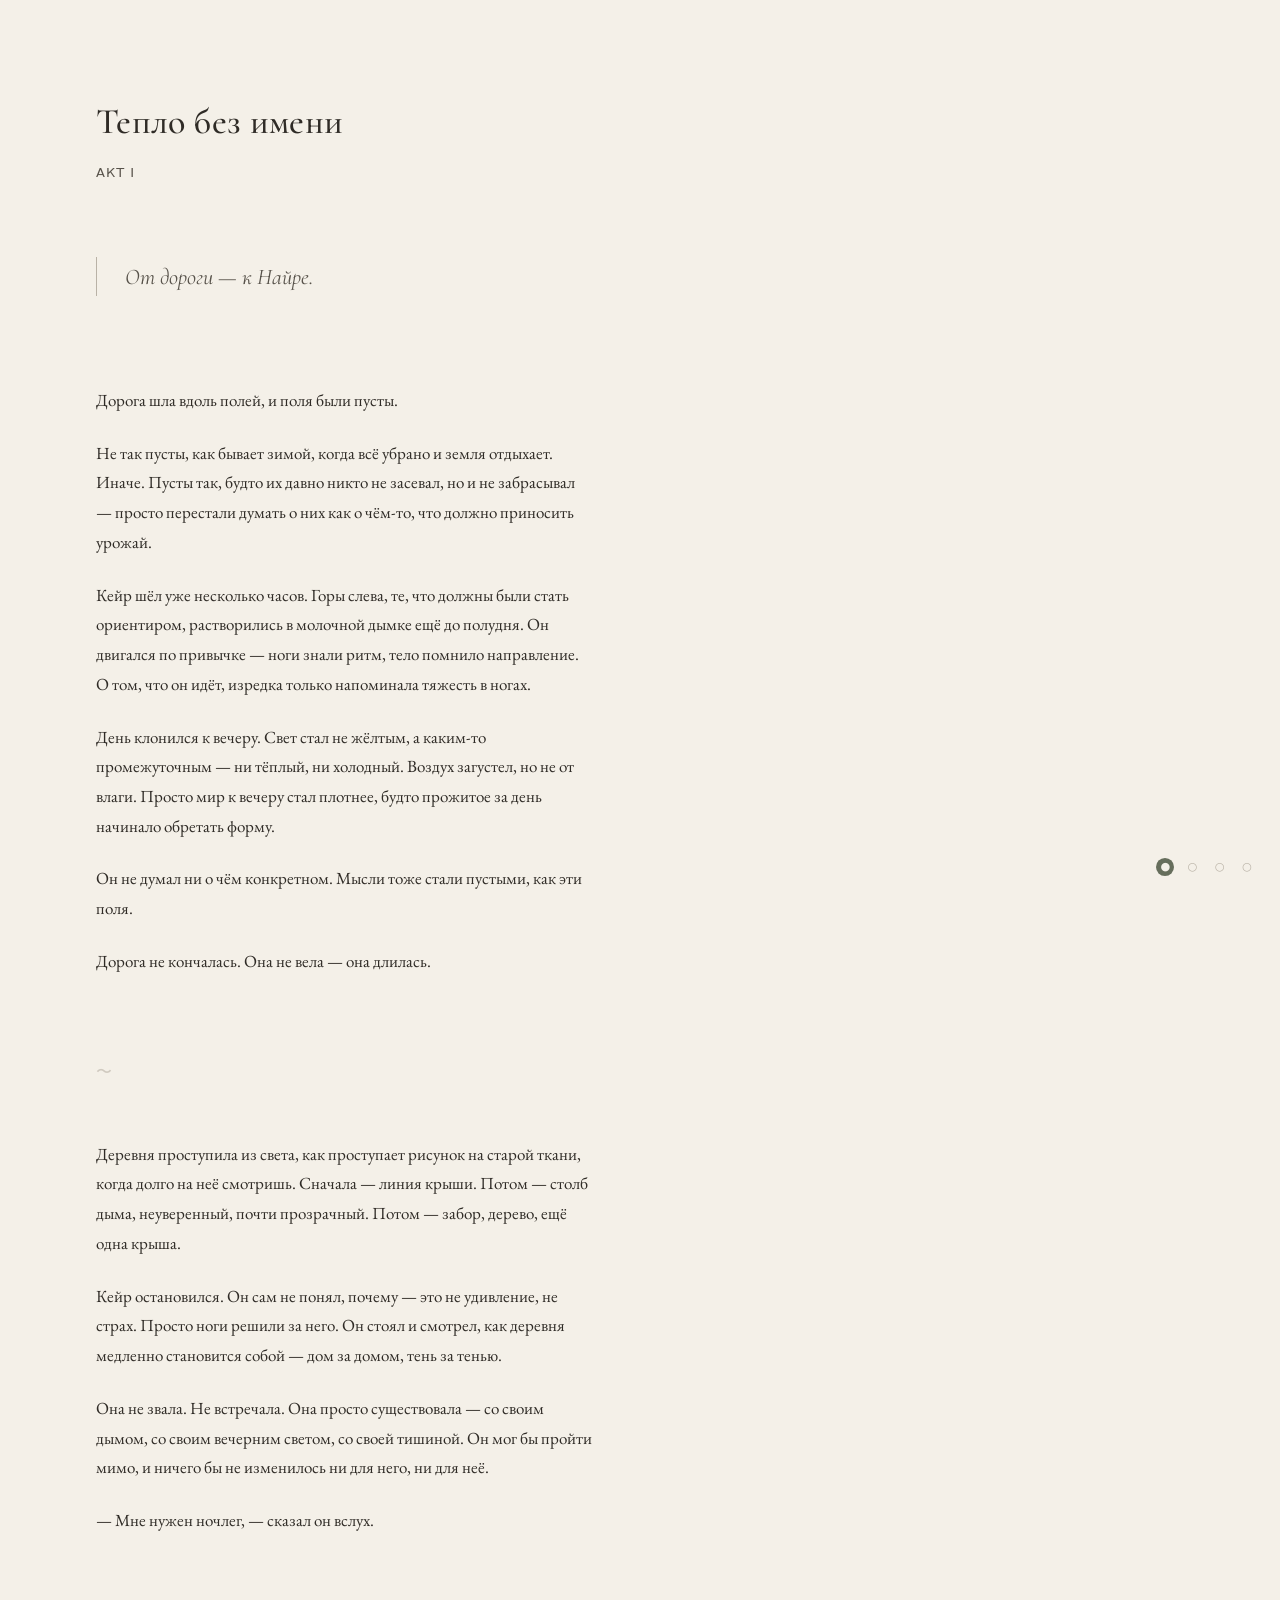
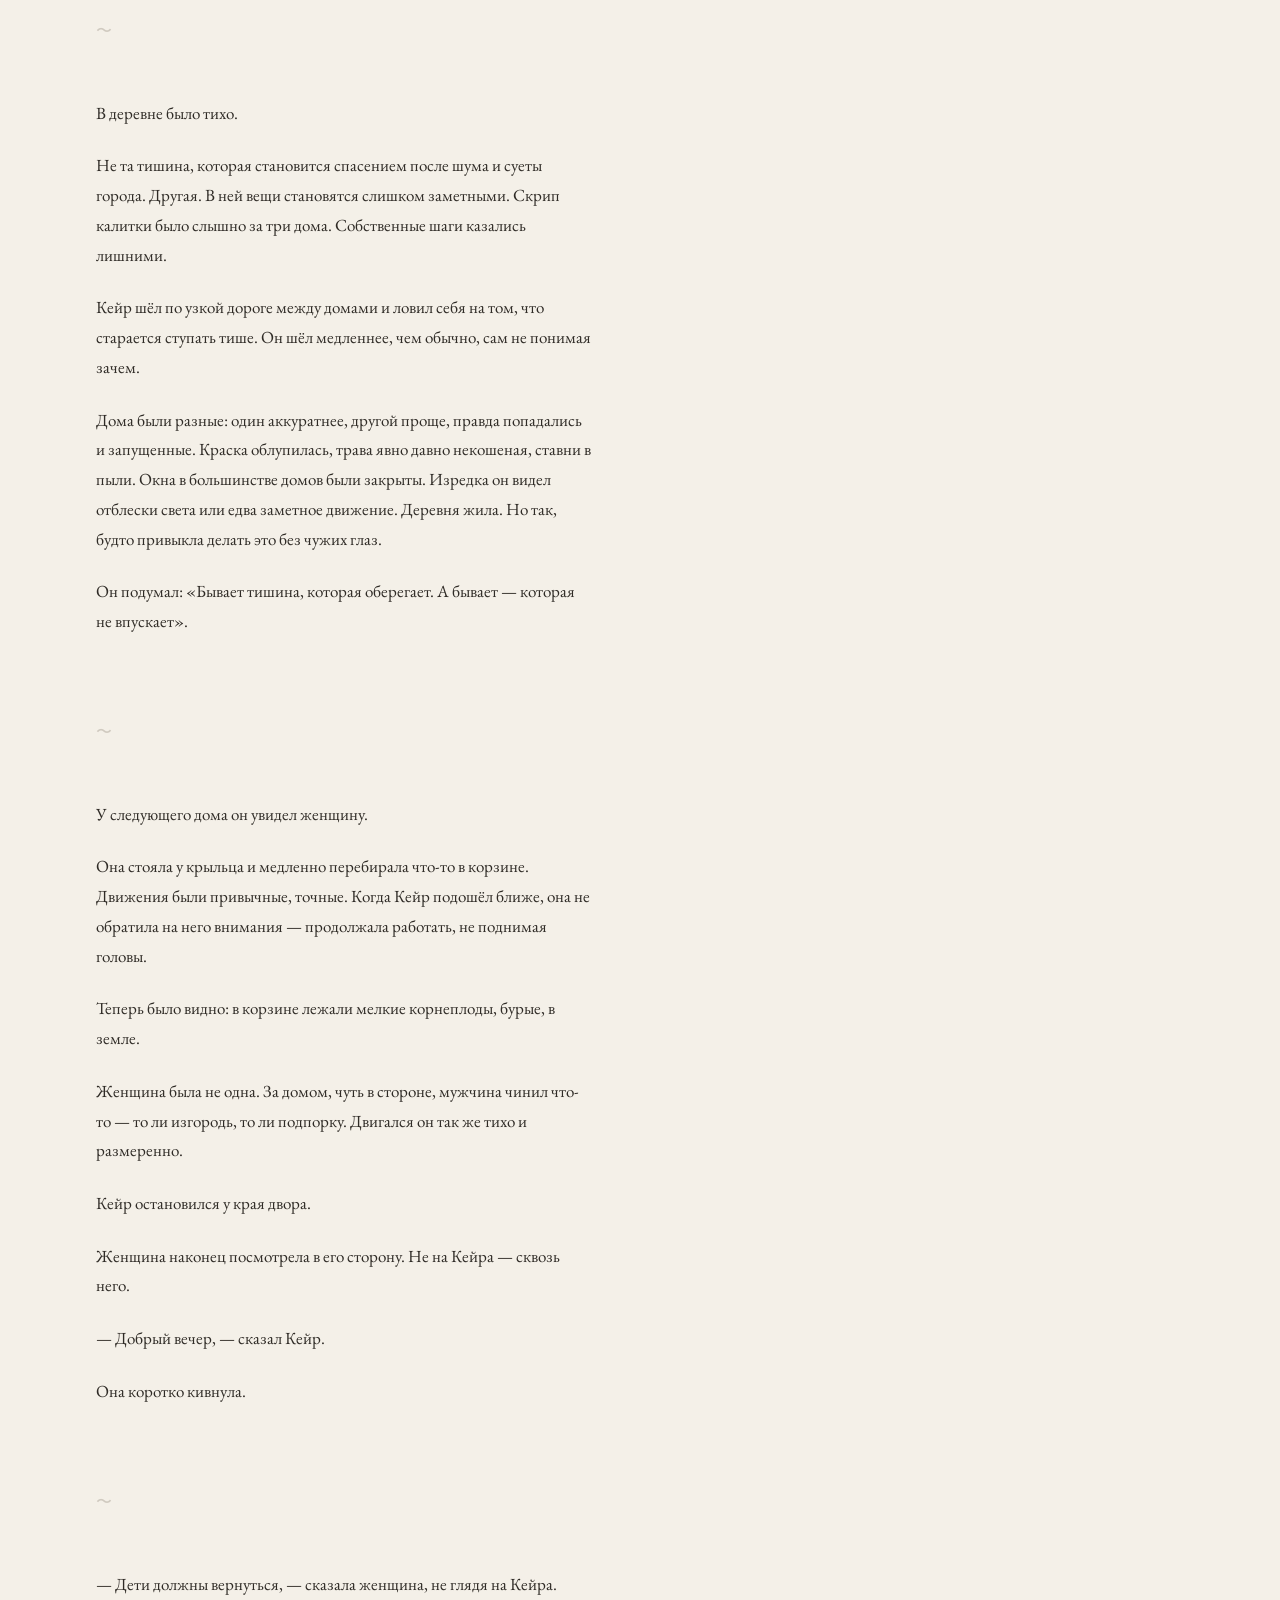
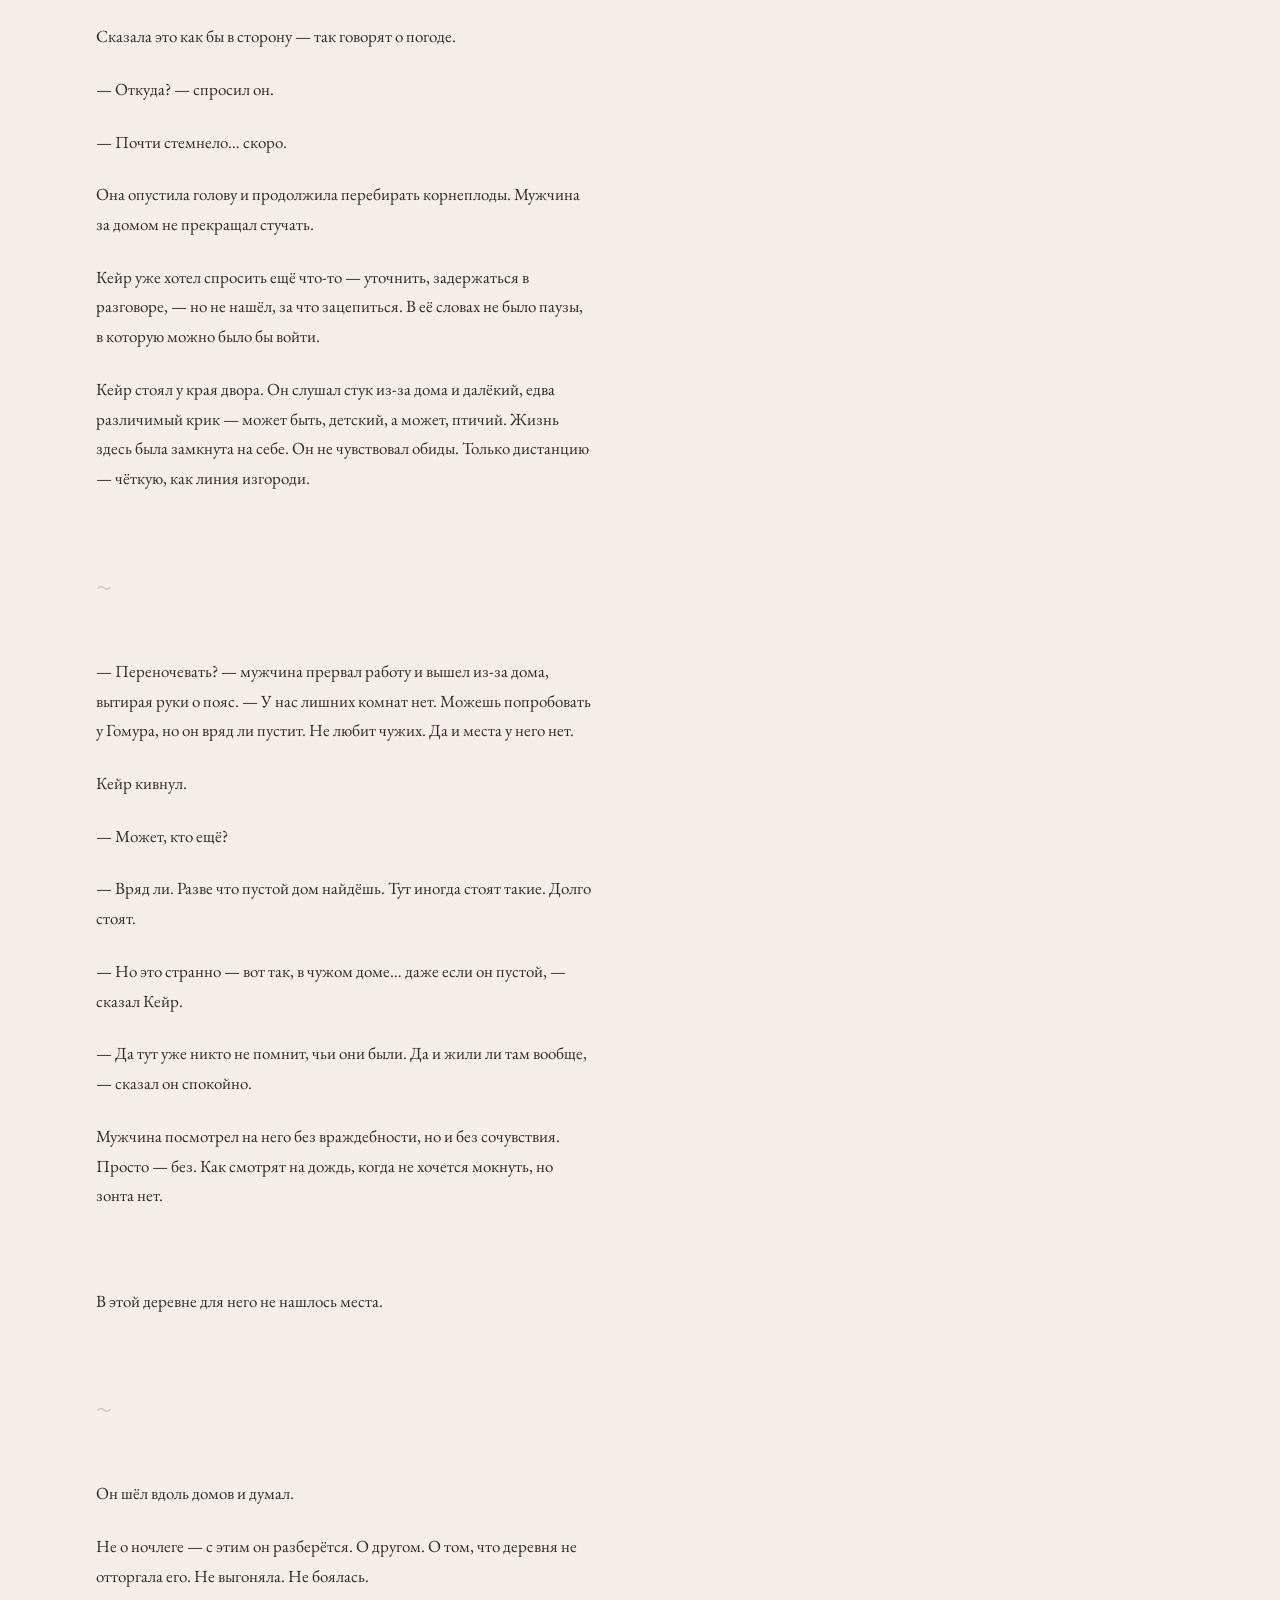
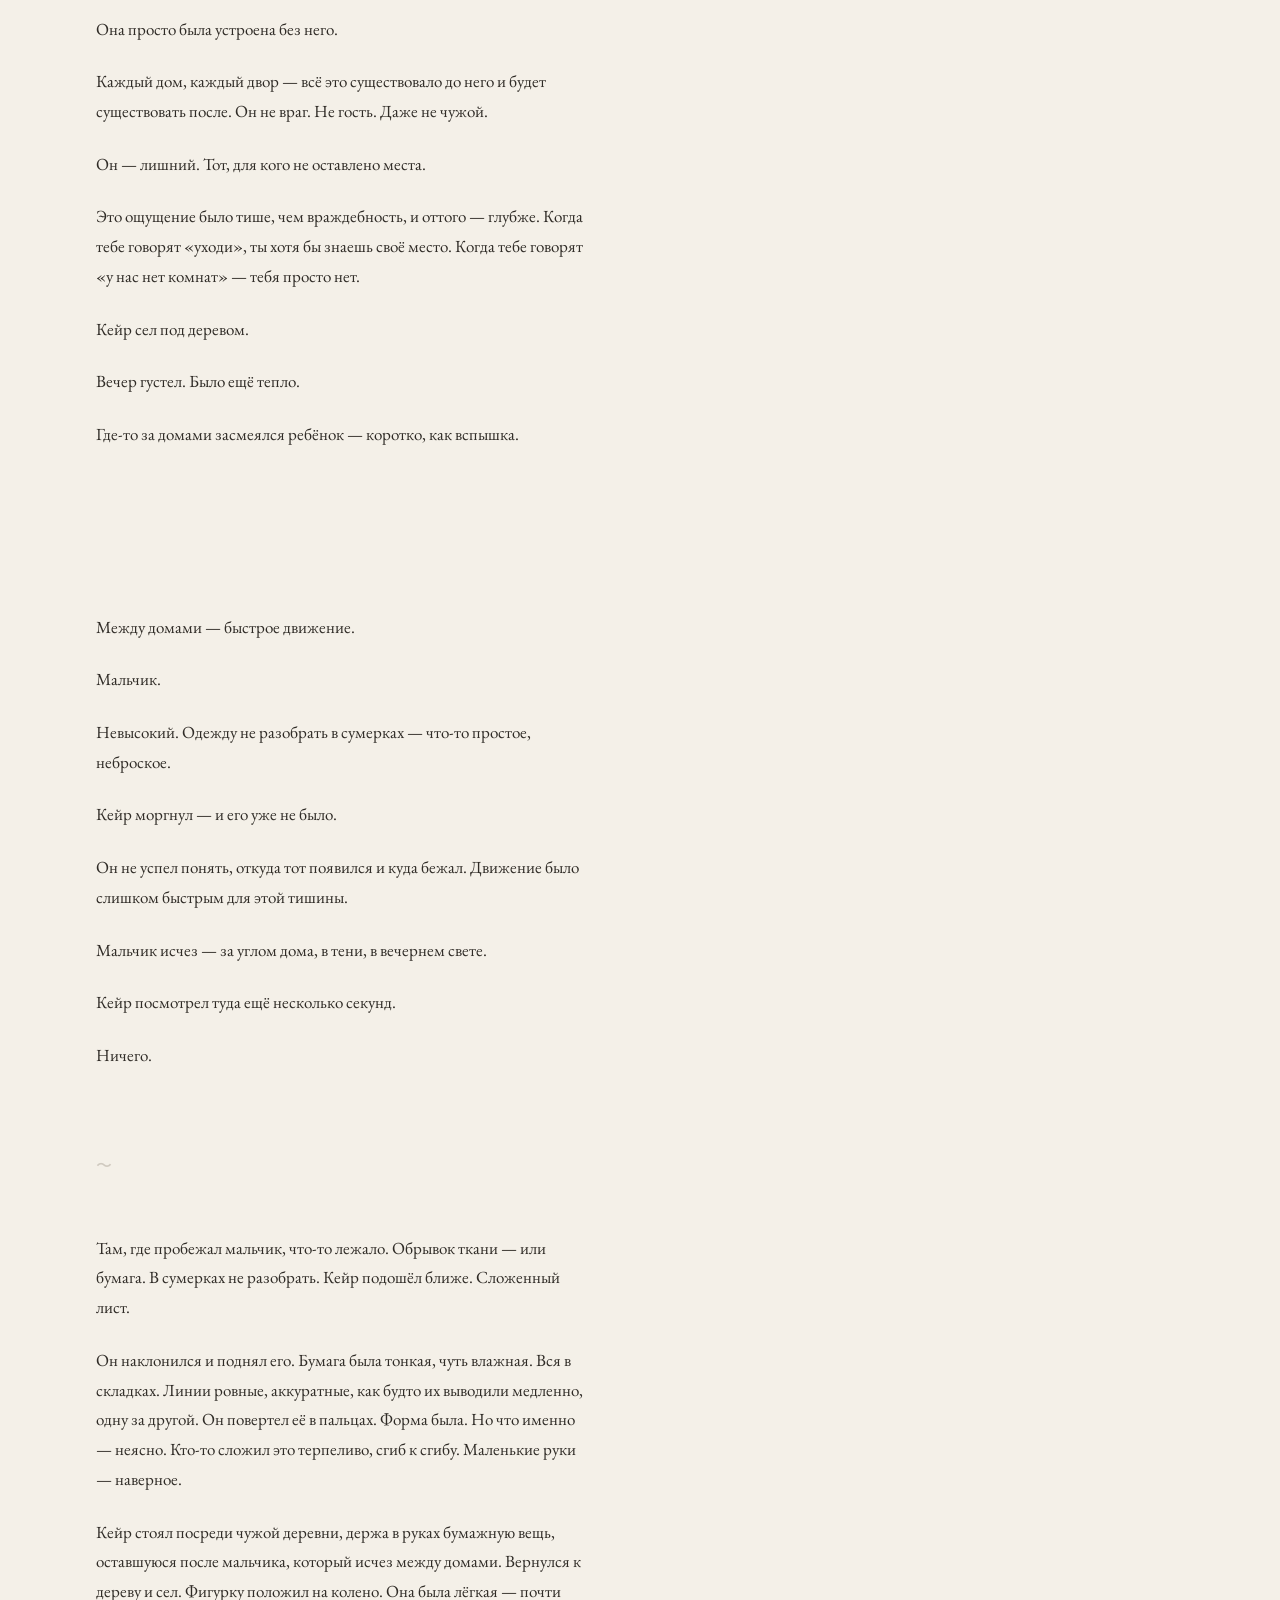
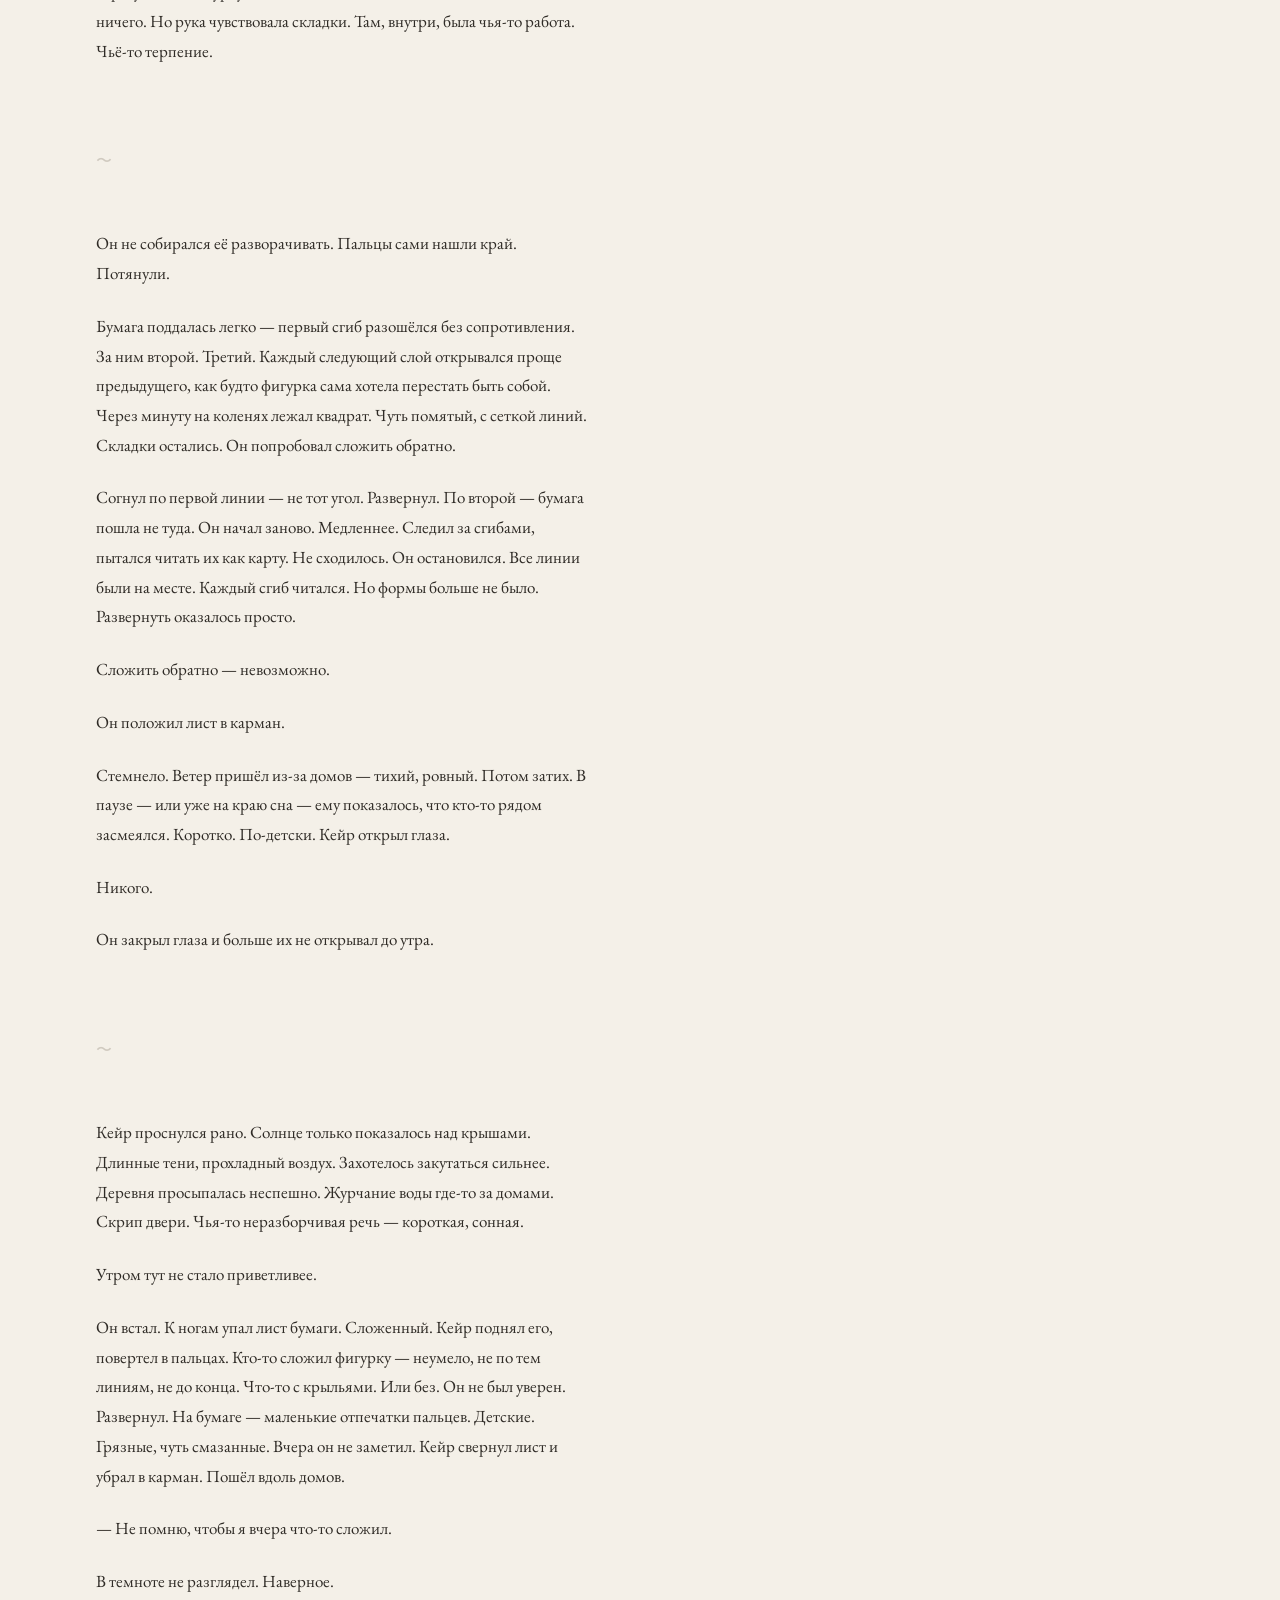
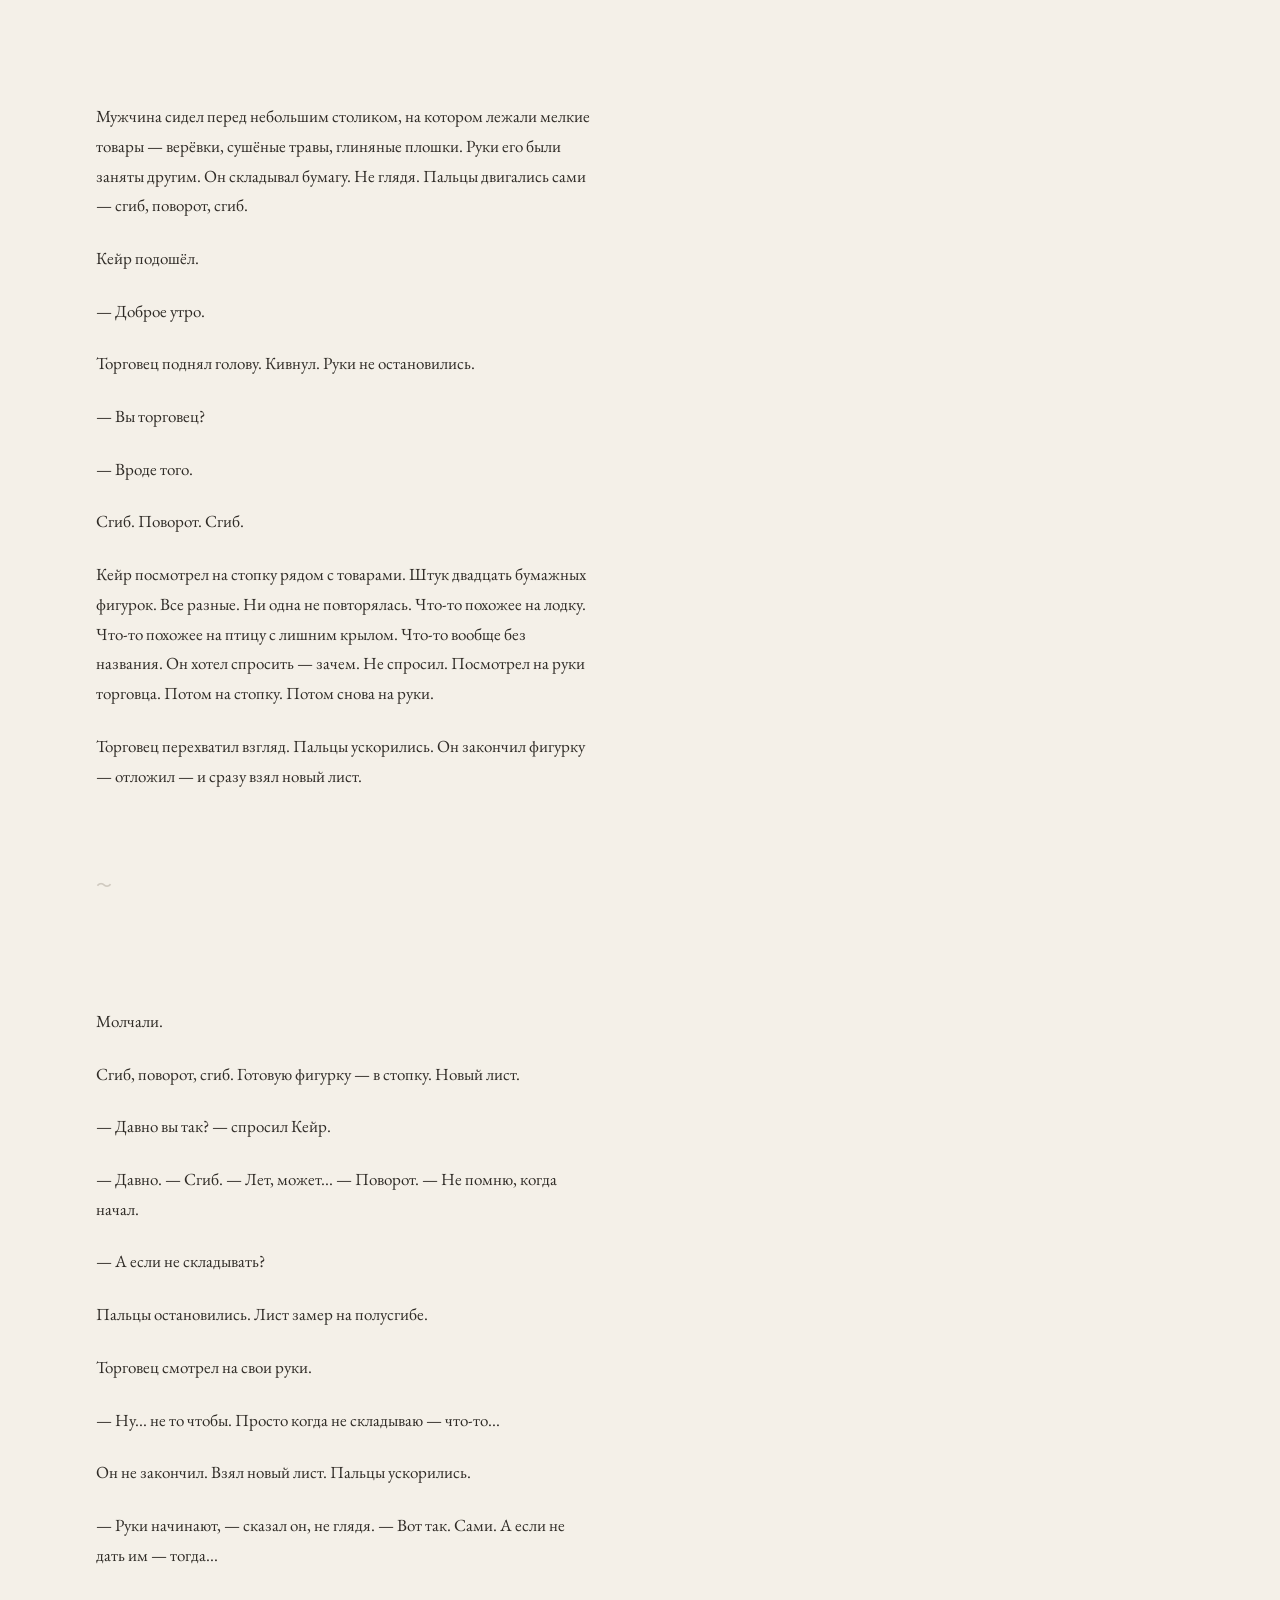
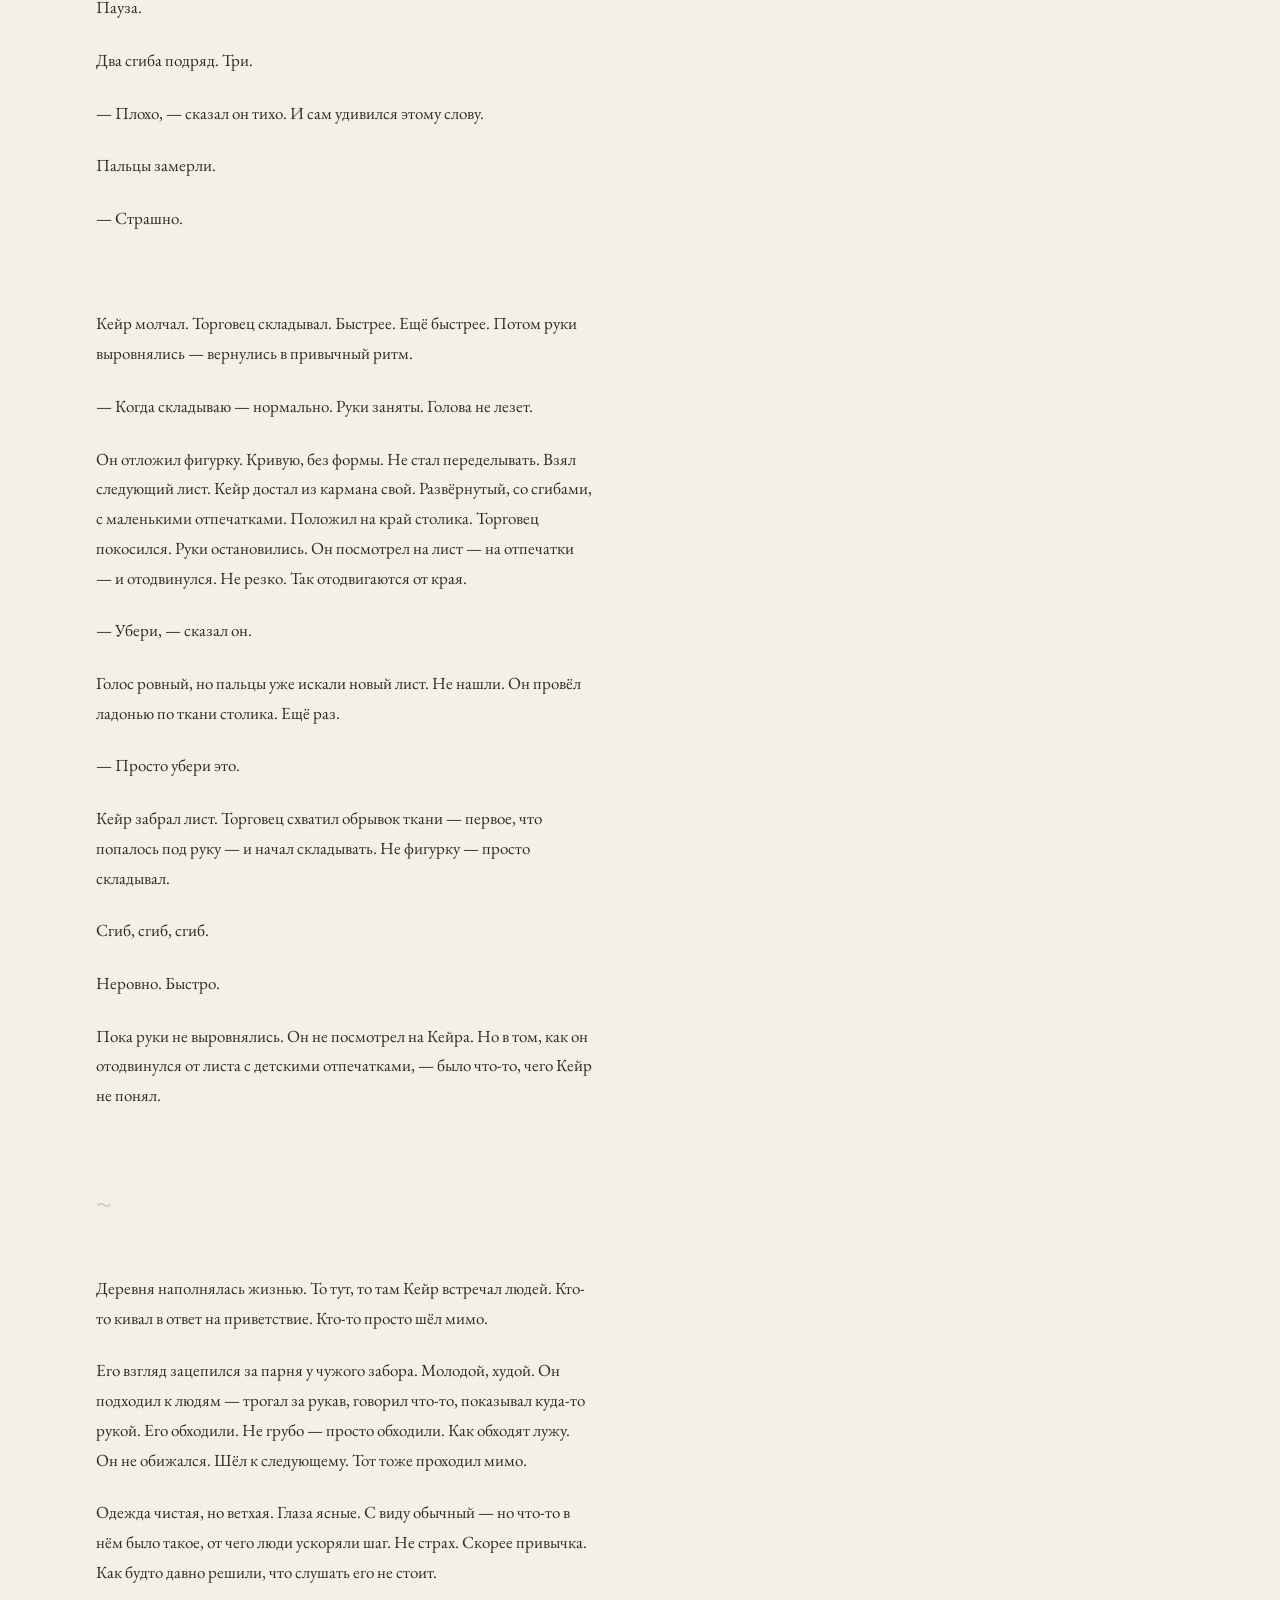
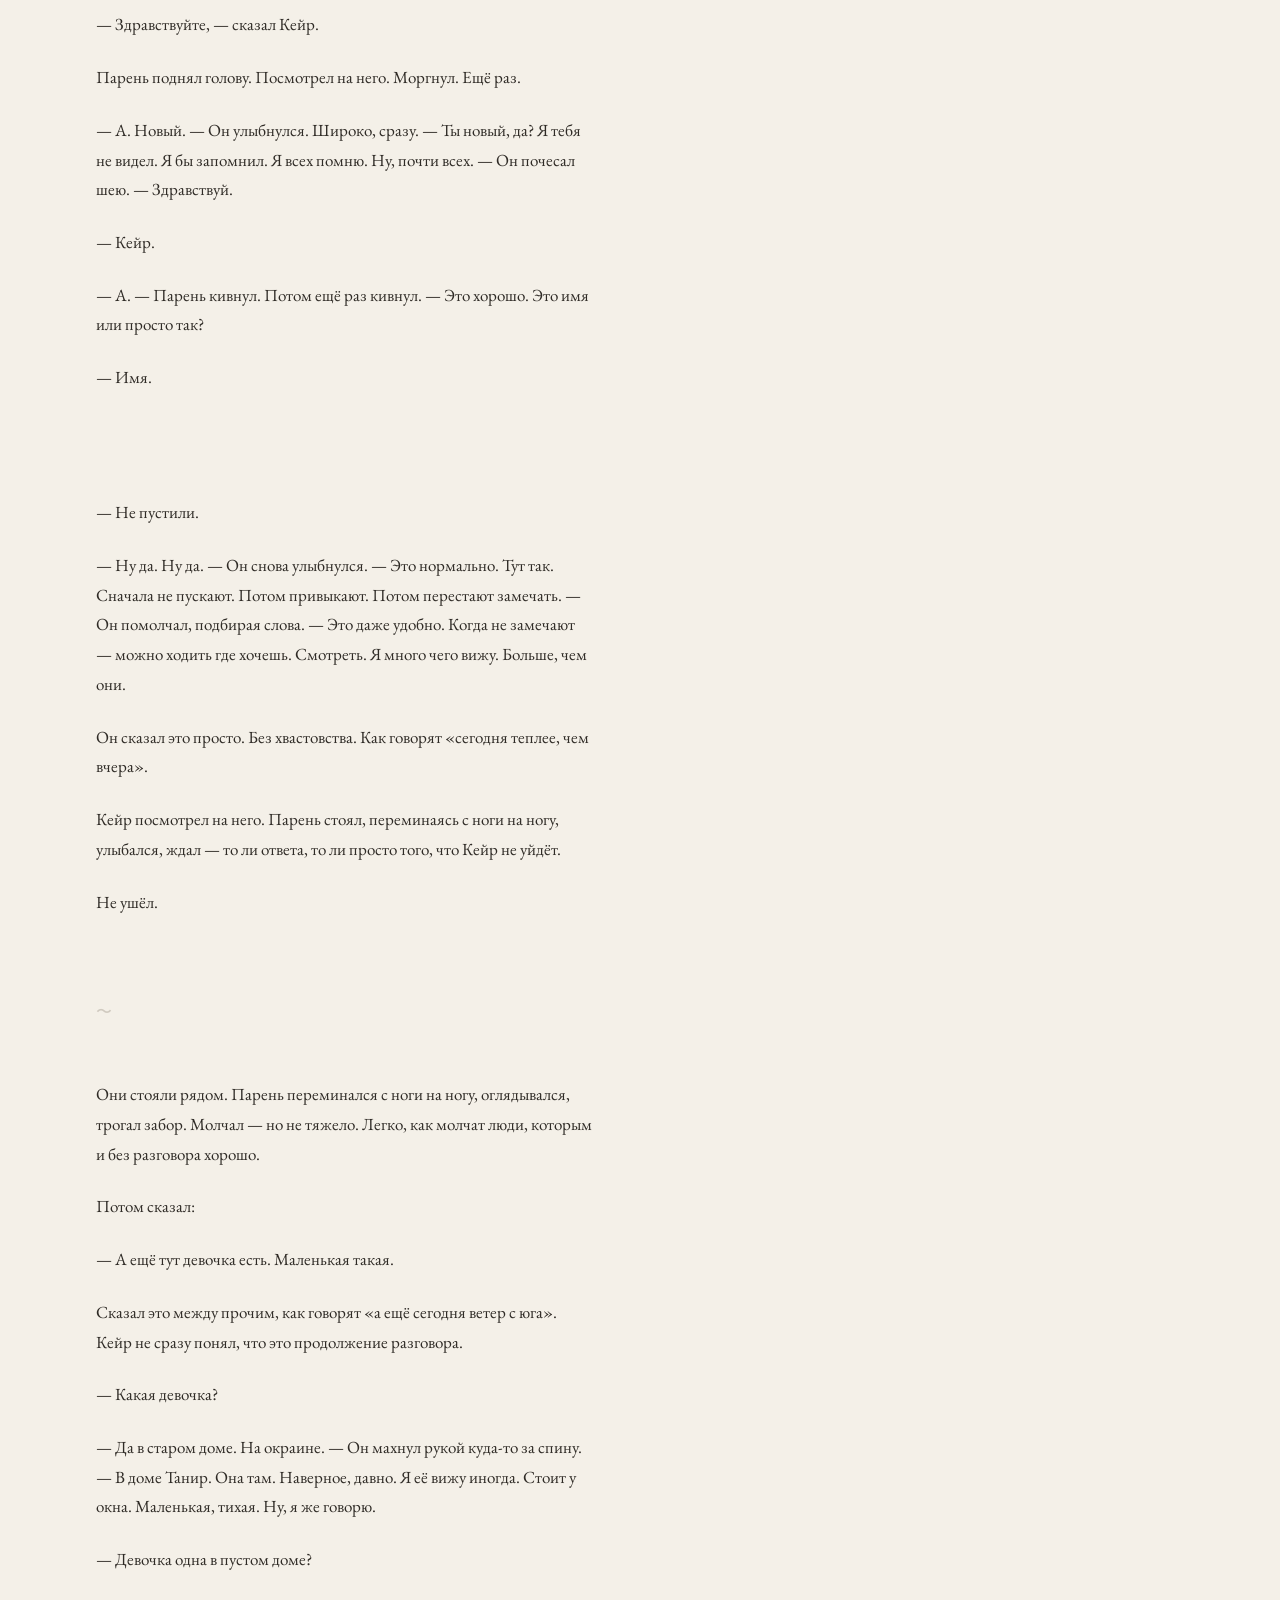
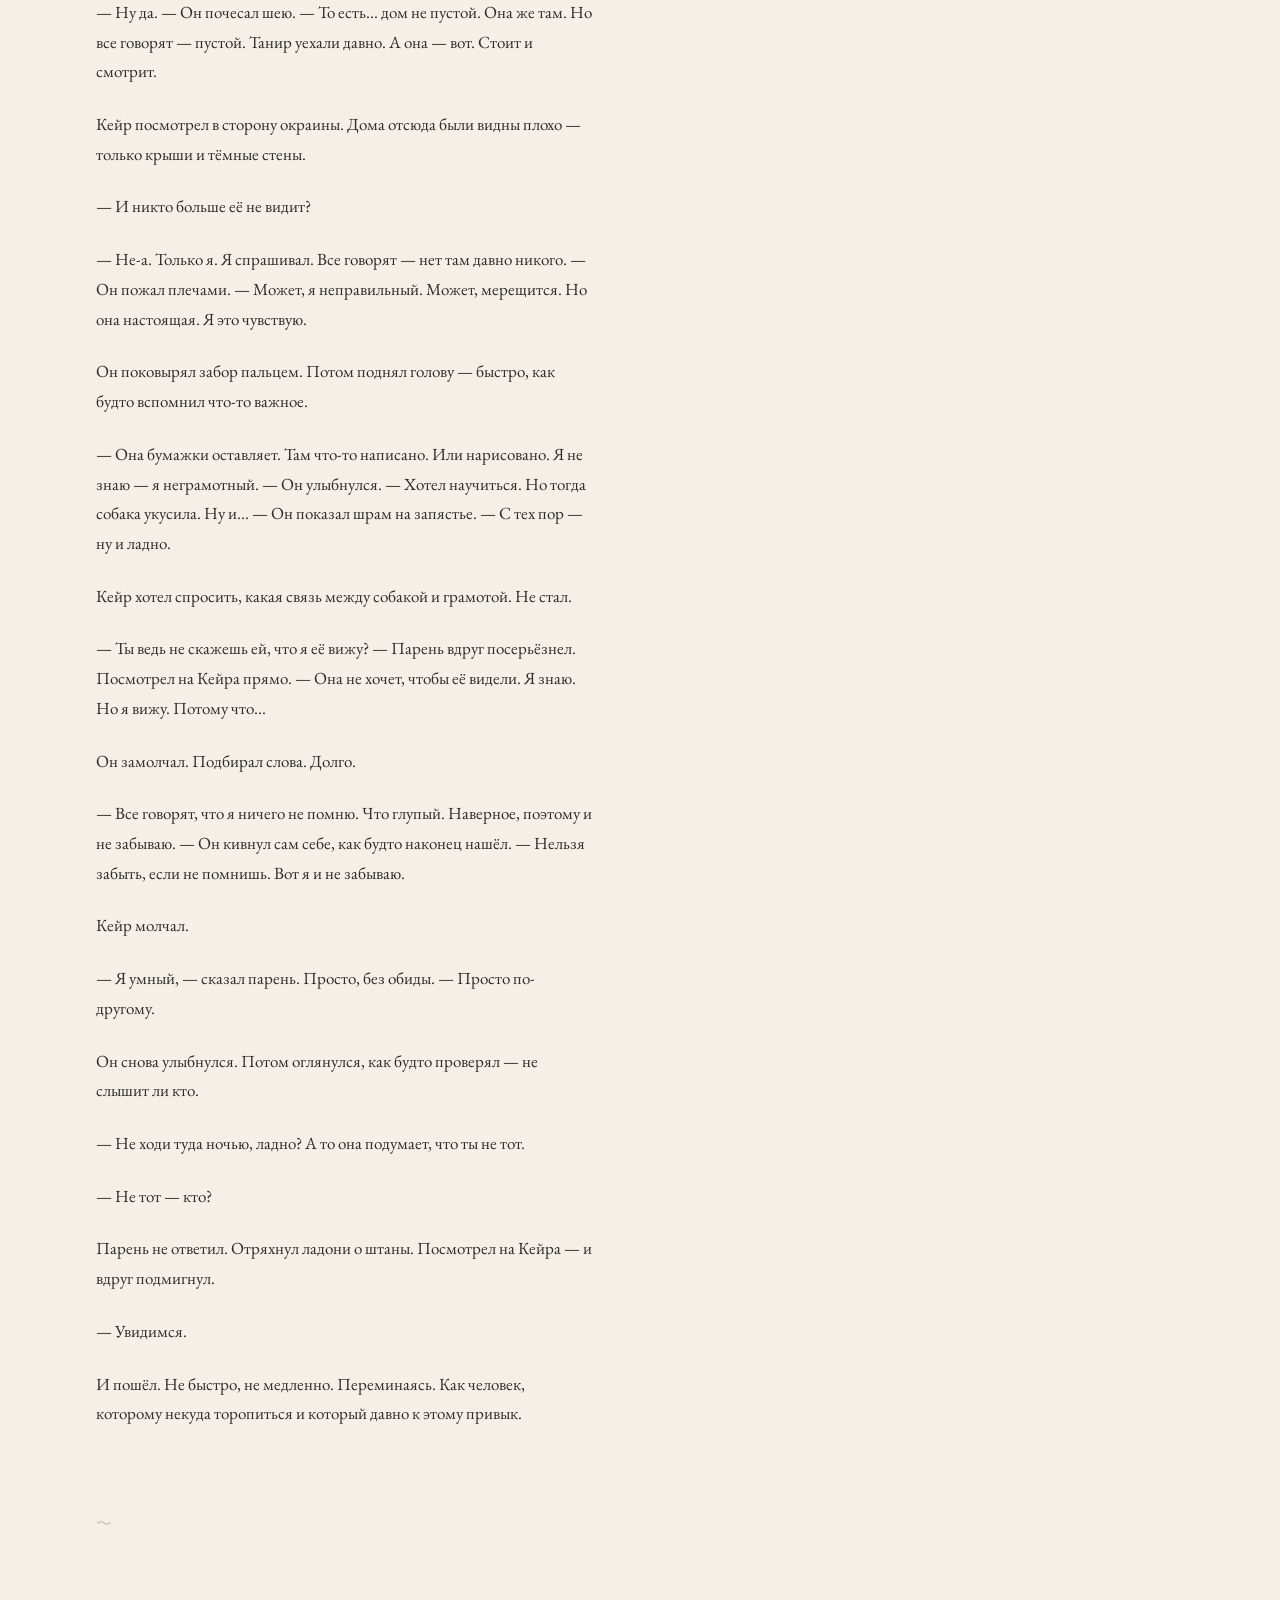
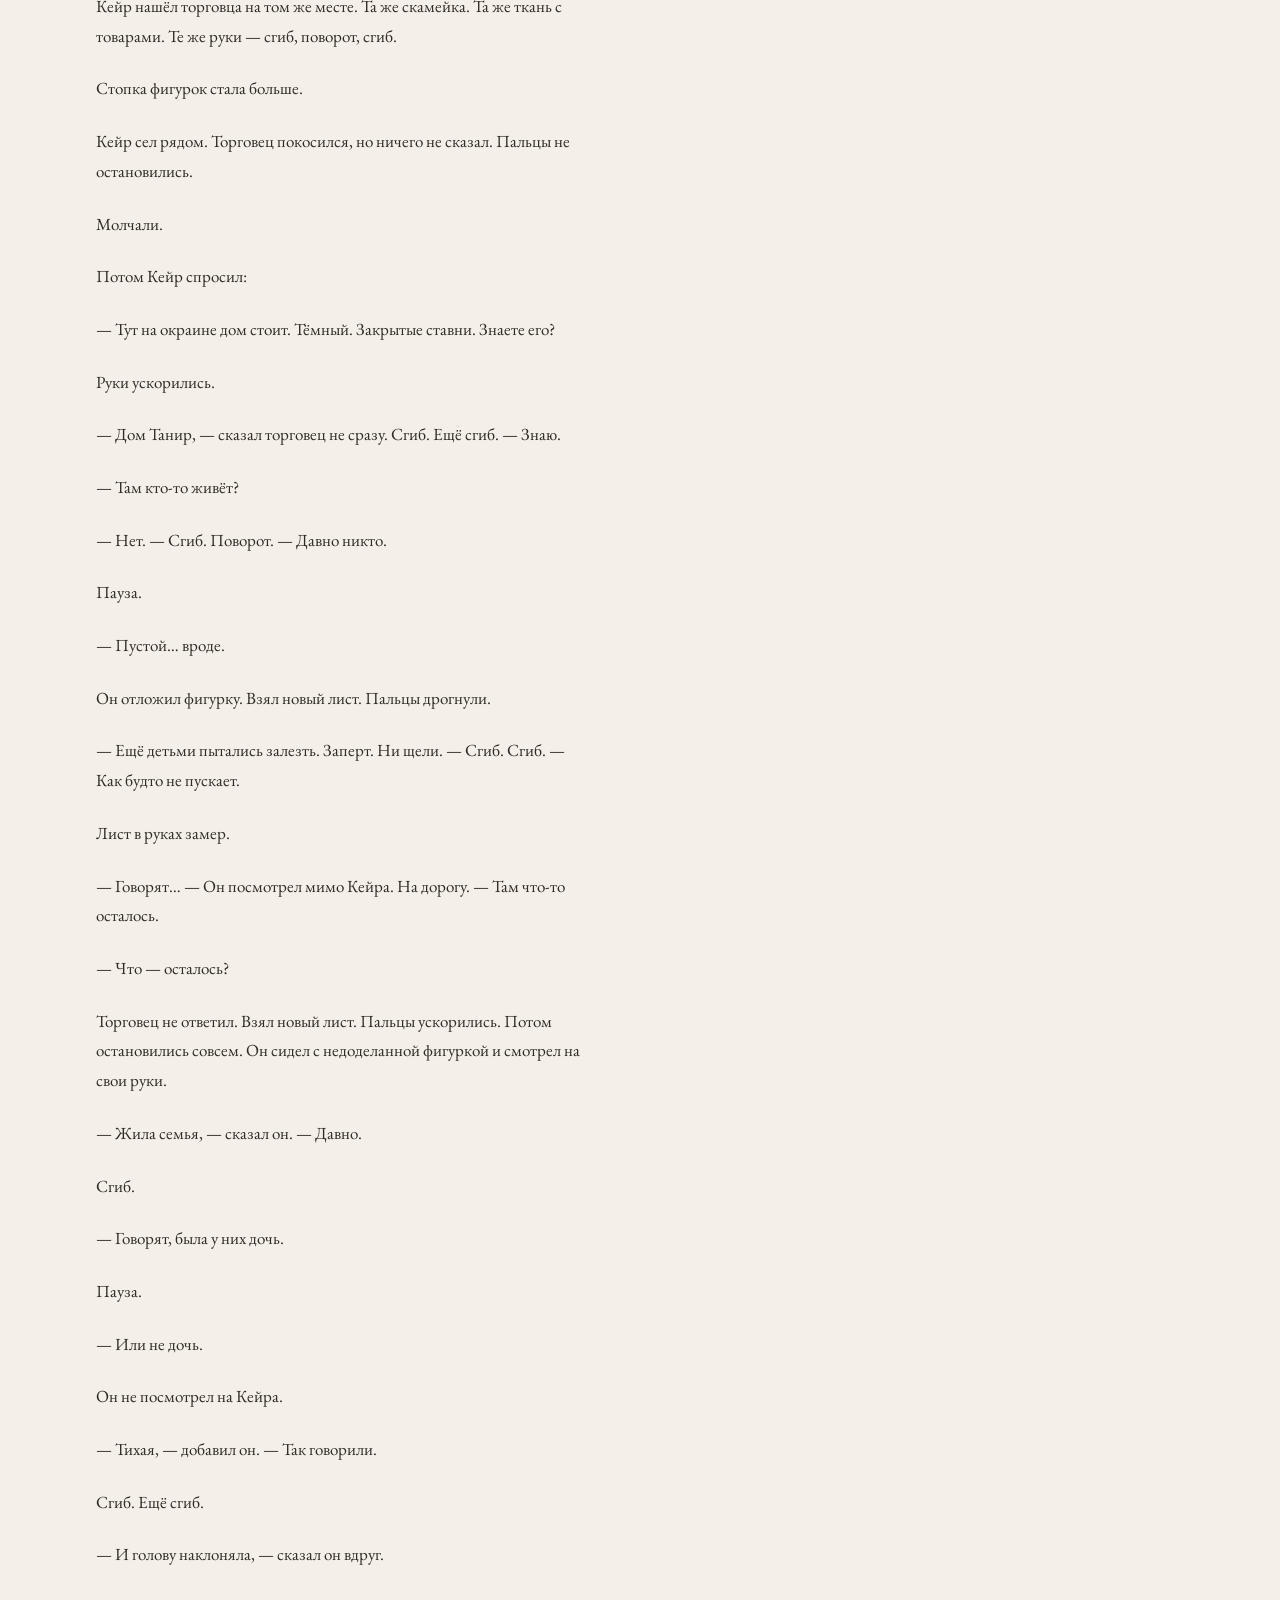
==== wwwroot/index.html @ 5f75632f "ACT 1" ====
<!DOCTYPE html>
<html lang="ru">
<head>
<meta charset="UTF-8">
<meta name="viewport" content="width=device-width, initial-scale=1">
<title>Тепло без имени — Акт I</title>
<link rel="preconnect" href="https://fonts.googleapis.com">
<link rel="preconnect" href="https://fonts.gstatic.com" crossorigin>
<link href="https://fonts.googleapis.com/css2?family=Cormorant:ital,wght@0,400;0,500;0,600;1,400;1,500&family=EB+Garamond:ital,wght@0,400;0,500;1,400&display=swap" rel="stylesheet">
<link rel="stylesheet" href="css/style.css">
</head>
<body class="story" id="top">
<main class="story__text">
  <h1 class="story__title">Тепло без имени</h1>
  <p class="story__subtitle">Акт I</p>

  <blockquote class="epigraph" id="epigraph"></blockquote>

  <div id="scenes"></div>

  <section class="closing">
    <p class="closing__note">Конец первого акта. Дальше — тишина, пока не пишутся следующие.</p>

    <div class="subscribe">
      <form class="subscribe__form" id="subscribe-form">
        <label class="subscribe__label" for="subscribe-email">Узнать, когда выйдет следующий акт</label>
        <input class="subscribe__input" id="subscribe-email" type="email" required placeholder="почта">
        <button class="subscribe__submit" type="submit">Подписаться</button>
      </form>
      <p class="subscribe__confirmation" id="subscribe-confirmation" aria-live="polite"></p>
    </div>

    <p class="telegram">
      <!-- TODO: replace with real Telegram channel URL -->
      <span class="telegram-link" aria-disabled="true">Телеграм-канал автора</span>
    </p>
  </section>
</main>

<nav class="acts-nav" id="acts-nav" aria-label="Акты"></nav>

<script src="content/act-one.js"></script>
<script src="js/acts-config.js"></script>
<script src="js/acts-nav.js"></script>
<script src="js/subscribe.js"></script>
<script src="js/reader.js"></script>
</body>
</html>
---- wwwroot/css/style.css ----
:root {
  --color-paper:      #f4f0e8;
  --color-paper-dim:  #ece5d8;
  --color-ink:        #2f2b26;
  --color-ink-soft:   #57524a;

  --color-moss:       #8a9a80;
  --color-clay:       #c9a98c;
  --color-ash:        #b9b2a6;
  --color-dusk:       #9a8fa3;

  --color-visited:    #a8a296;

  /* --color-moss darkened toward --color-ink so text/UI set in the moss
     accent still clears WCAG AA (4.5:1) against --color-paper; the base
     --color-moss token above is kept verbatim per spec for decorative use.
     Static hex first as a fallback for browsers without color-mix(). */
  --color-moss-text: #666e5c;
  --color-moss-text: color-mix(in srgb, var(--color-moss) 60%, var(--color-ink) 40%);
  --color-focus-ring: var(--color-moss-text);

  --font-display: "Cormorant", "Noto Serif", serif;
  --font-body: "EB Garamond", "Noto Serif", Georgia, serif;
  --font-ui: system-ui, sans-serif;

  --measure: 62ch;
  --leading-body: 1.75;
}

* {
  box-sizing: border-box;
}

html {
  font-size: 100%;
}

body {
  margin: 0;
  background: var(--color-paper);
  color: var(--color-ink);
  font-family: var(--font-body);
  font-size: 1.0625rem;
  line-height: var(--leading-body);
  -webkit-font-smoothing: antialiased;
  text-rendering: optimizeLegibility;
}

::selection {
  background: var(--color-moss);
  color: var(--color-paper);
}

a {
  color: var(--color-moss-text);
  text-decoration-color: var(--color-moss);
  text-underline-offset: 0.15em;
}

.story {
  min-height: 100vh;
  padding: clamp(3rem, 10vh, 7rem) clamp(3rem, 14vw, 9rem) clamp(4rem, 14vh, 9rem) clamp(1.25rem, 6vw, 3rem);
  display: flex;
  justify-content: flex-start;
}

.story__text {
  width: 100%;
  min-width: 0;
  max-width: var(--measure);
}

@media (min-width: 60em) {
  .story {
    padding-left: clamp(2rem, 9vw, 6rem);
  }
}

.story__title {
  font-family: var(--font-display);
  font-weight: 500;
  font-size: clamp(1.5rem, 2.5vw + 1rem, 2.25rem);
  color: var(--color-ink);
  margin: 0 0 0.25em;
  letter-spacing: 0.01em;
}

.story__subtitle {
  font-family: var(--font-ui);
  font-size: 0.8125rem;
  letter-spacing: 0.08em;
  text-transform: uppercase;
  color: var(--color-ink-soft);
  margin: 0 0 clamp(3rem, 8vh, 5rem);
}

.epigraph {
  font-family: var(--font-display);
  font-style: italic;
  font-size: clamp(1.15rem, 1vw + 1rem, 1.4rem);
  color: var(--color-ink-soft);
  border-left: 1px solid var(--color-ash);
  padding-left: 1.25em;
  margin: 0 0 clamp(3.5rem, 10vh, 6rem);
  max-width: 40ch;
}

.scene {
  margin-top: clamp(3rem, 9vh, 6rem);
}

.scene:first-of-type {
  margin-top: 0;
}

.scene__divider {
  display: block;
  text-align: left;
  color: var(--color-ash);
  font-size: 1rem;
  letter-spacing: 0.4em;
  margin: 0 0 clamp(2rem, 6vh, 3.5rem);
  opacity: 0;
}

.scene p {
  margin: 0 0 1.35em;
}

.scene p:last-child {
  margin-bottom: 0;
}

.story__line {
  opacity: 0;
  transform: translateY(4px);
}

.story__line.is-visible {
  animation: reveal 550ms ease-out forwards;
}

@keyframes reveal {
  from { opacity: 0; transform: translateY(4px); }
  to   { opacity: 1; transform: translateY(0); }
}

.scene__divider.is-visible {
  animation: reveal-divider 700ms ease-out forwards;
}

@keyframes reveal-divider {
  from { opacity: 0; }
  to   { opacity: 0.6; }
}

@media (prefers-reduced-motion: reduce) {
  .story__line,
  .scene__divider {
    opacity: 1;
    transform: none;
  }
  .story__line.is-visible,
  .scene__divider.is-visible {
    animation: none;
  }
  .scene__divider {
    opacity: 0.6;
  }
}

a:focus-visible,
button:focus-visible,
input:focus-visible {
  outline: 2px solid var(--color-focus-ring);
  outline-offset: 3px;
}

.acts-nav {
  position: fixed;
  right: clamp(0.75rem, 2vw, 1.5rem);
  bottom: clamp(0.75rem, 2vw, 1.5rem);
  display: flex;
  gap: 0.55em;
  align-items: center;
  z-index: 10;
}

.acts-nav__item {
  font-family: var(--font-ui);
  font-size: 0.7rem;
  line-height: 1;
  color: var(--color-ink-soft);
  text-decoration: none;
  display: inline-flex;
  align-items: center;
  justify-content: center;
  width: 1.6em;
  height: 1.6em;
  border-radius: 50%;
  transition: color 400ms ease, background-color 400ms ease;
}

.acts-nav__item--active {
  color: var(--color-paper);
  background: var(--color-moss-text);
}

.acts-nav__item--locked {
  color: var(--color-ash);
  cursor: default;
}

a.acts-nav__item:hover,
a.acts-nav__item:focus-visible {
  background: var(--color-paper-dim);
}

.closing {
  margin-top: clamp(4rem, 12vh, 7rem);
  padding-top: clamp(2rem, 6vh, 3.5rem);
  border-top: 1px solid var(--color-ash);
}

.closing__note {
  font-family: var(--font-display);
  font-style: italic;
  font-size: 1.1rem;
  color: var(--color-ink-soft);
  margin: 0 0 clamp(2.5rem, 7vh, 4rem);
}

.subscribe {
  max-width: 32ch;
}

.subscribe__label {
  display: block;
  font-family: var(--font-ui);
  font-size: 0.8125rem;
  color: var(--color-ink-soft);
  margin-bottom: 0.75em;
}

.subscribe__form {
  display: flex;
  flex-wrap: wrap;
  gap: 0.6em;
  transition: opacity 400ms ease;
}

.subscribe__form.is-fading {
  opacity: 0;
}

.subscribe__input {
  flex: 1 1 14em;
  min-width: 0;
  font-family: var(--font-body);
  font-size: 1rem;
  color: var(--color-ink);
  background: var(--color-paper-dim);
  border: 1px solid var(--color-ash);
  border-radius: 3px;
  padding: 0.65em 0.85em;
  min-height: 44px;
}

.subscribe__input::placeholder {
  color: var(--color-ink-soft);
  opacity: 0.7;
}

.subscribe__submit {
  font-family: var(--font-ui);
  font-size: 0.8125rem;
  letter-spacing: 0.04em;
  color: var(--color-ink);
  background: transparent;
  border: 1px solid var(--color-moss-text);
  border-radius: 3px;
  padding: 0.65em 1.1em;
  min-height: 44px;
  cursor: pointer;
  transition: background-color 400ms ease, color 400ms ease;
}

.subscribe__submit:hover,
.subscribe__submit:focus-visible {
  background: var(--color-moss-text);
  color: var(--color-paper);
}

.subscribe__confirmation {
  font-family: var(--font-body);
  font-style: italic;
  font-size: 0.95rem;
  color: var(--color-ink-soft);
  opacity: 0;
  transition: opacity 500ms ease;
}

.subscribe__confirmation.is-visible {
  opacity: 1;
}

.telegram {
  margin-top: clamp(2rem, 6vh, 3rem);
}

.telegram-link {
  font-family: var(--font-ui);
  font-size: 0.8125rem;
  color: var(--color-ink-soft);
  text-decoration: none;
  border-bottom: 1px solid var(--color-ash);
  padding-bottom: 0.1em;
}

.telegram-link[aria-disabled="true"] {
  cursor: default;
  pointer-events: none;
}

@media (max-width: 40em) {
  .story {
    padding-top: 2.5rem;
    padding-right: clamp(1.25rem, 7vw, 2rem);
    padding-bottom: 5rem;
  }

  .epigraph {
    max-width: none;
  }
}
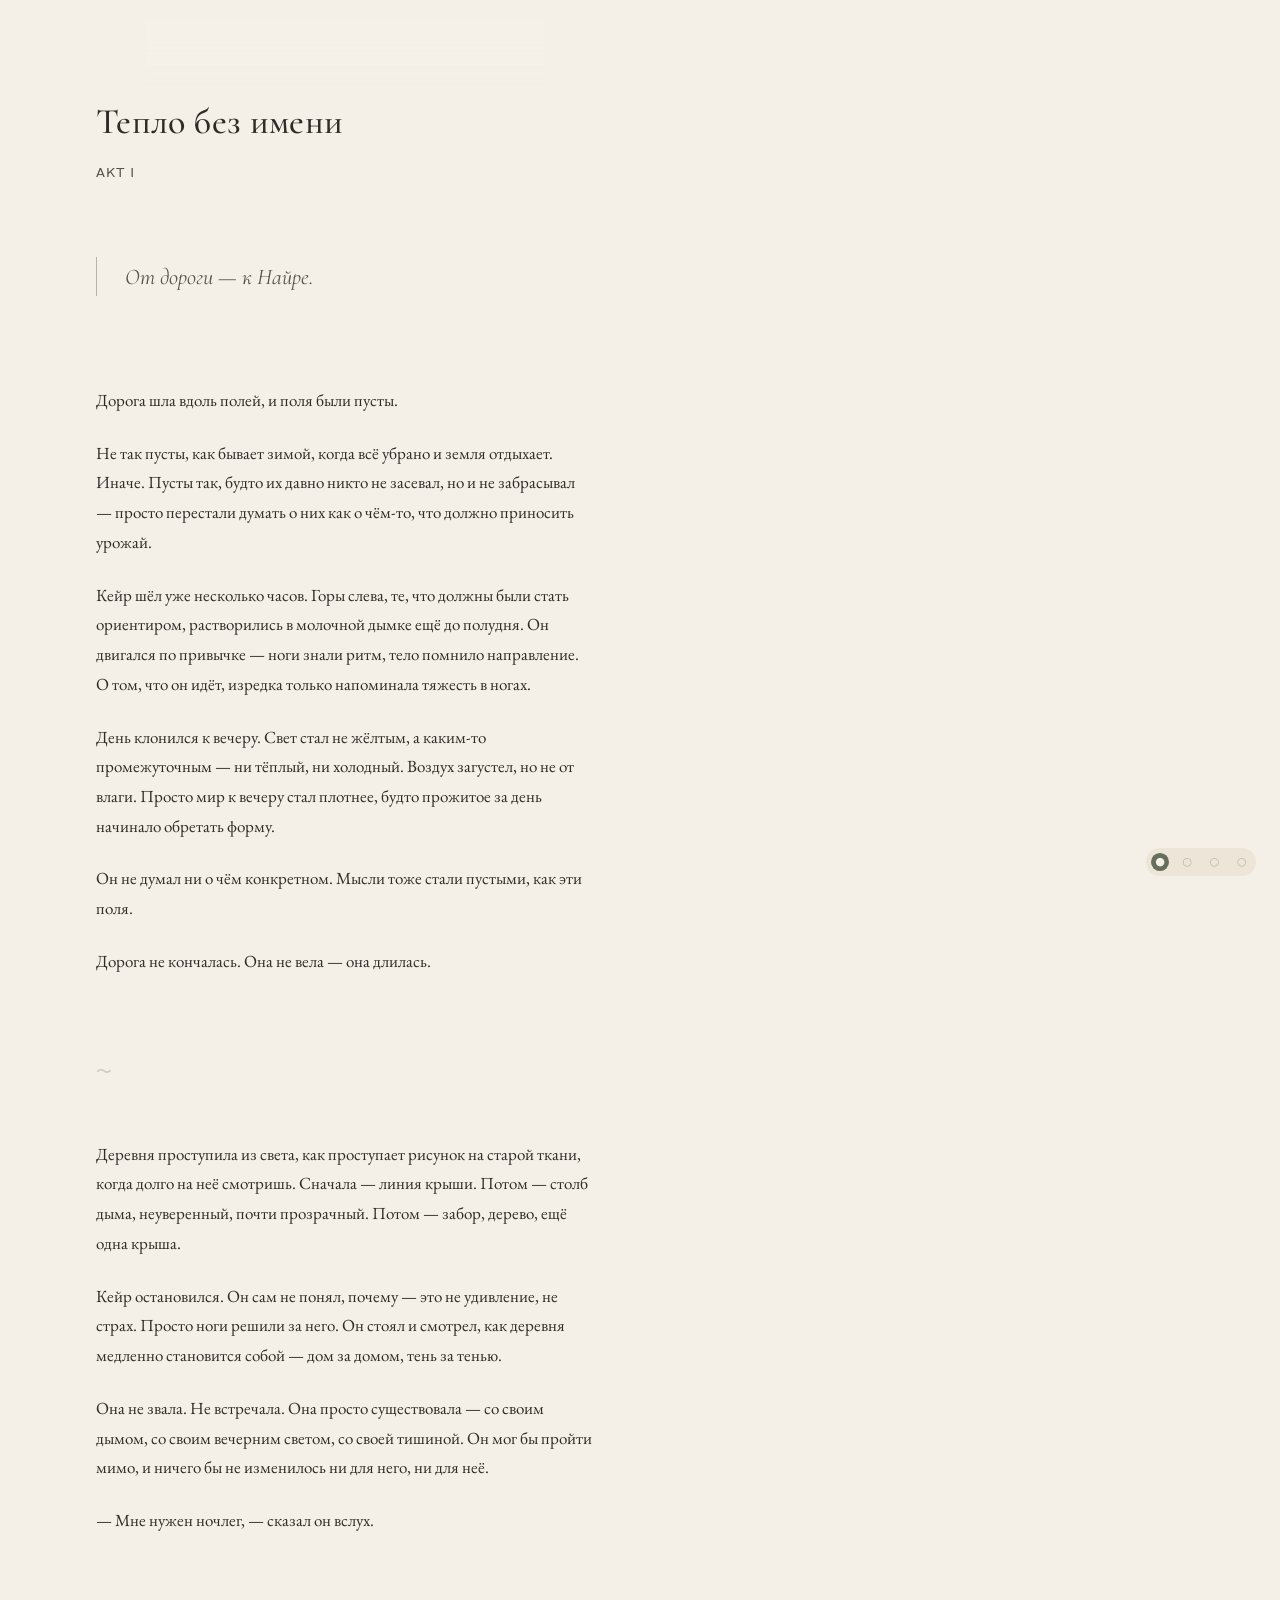
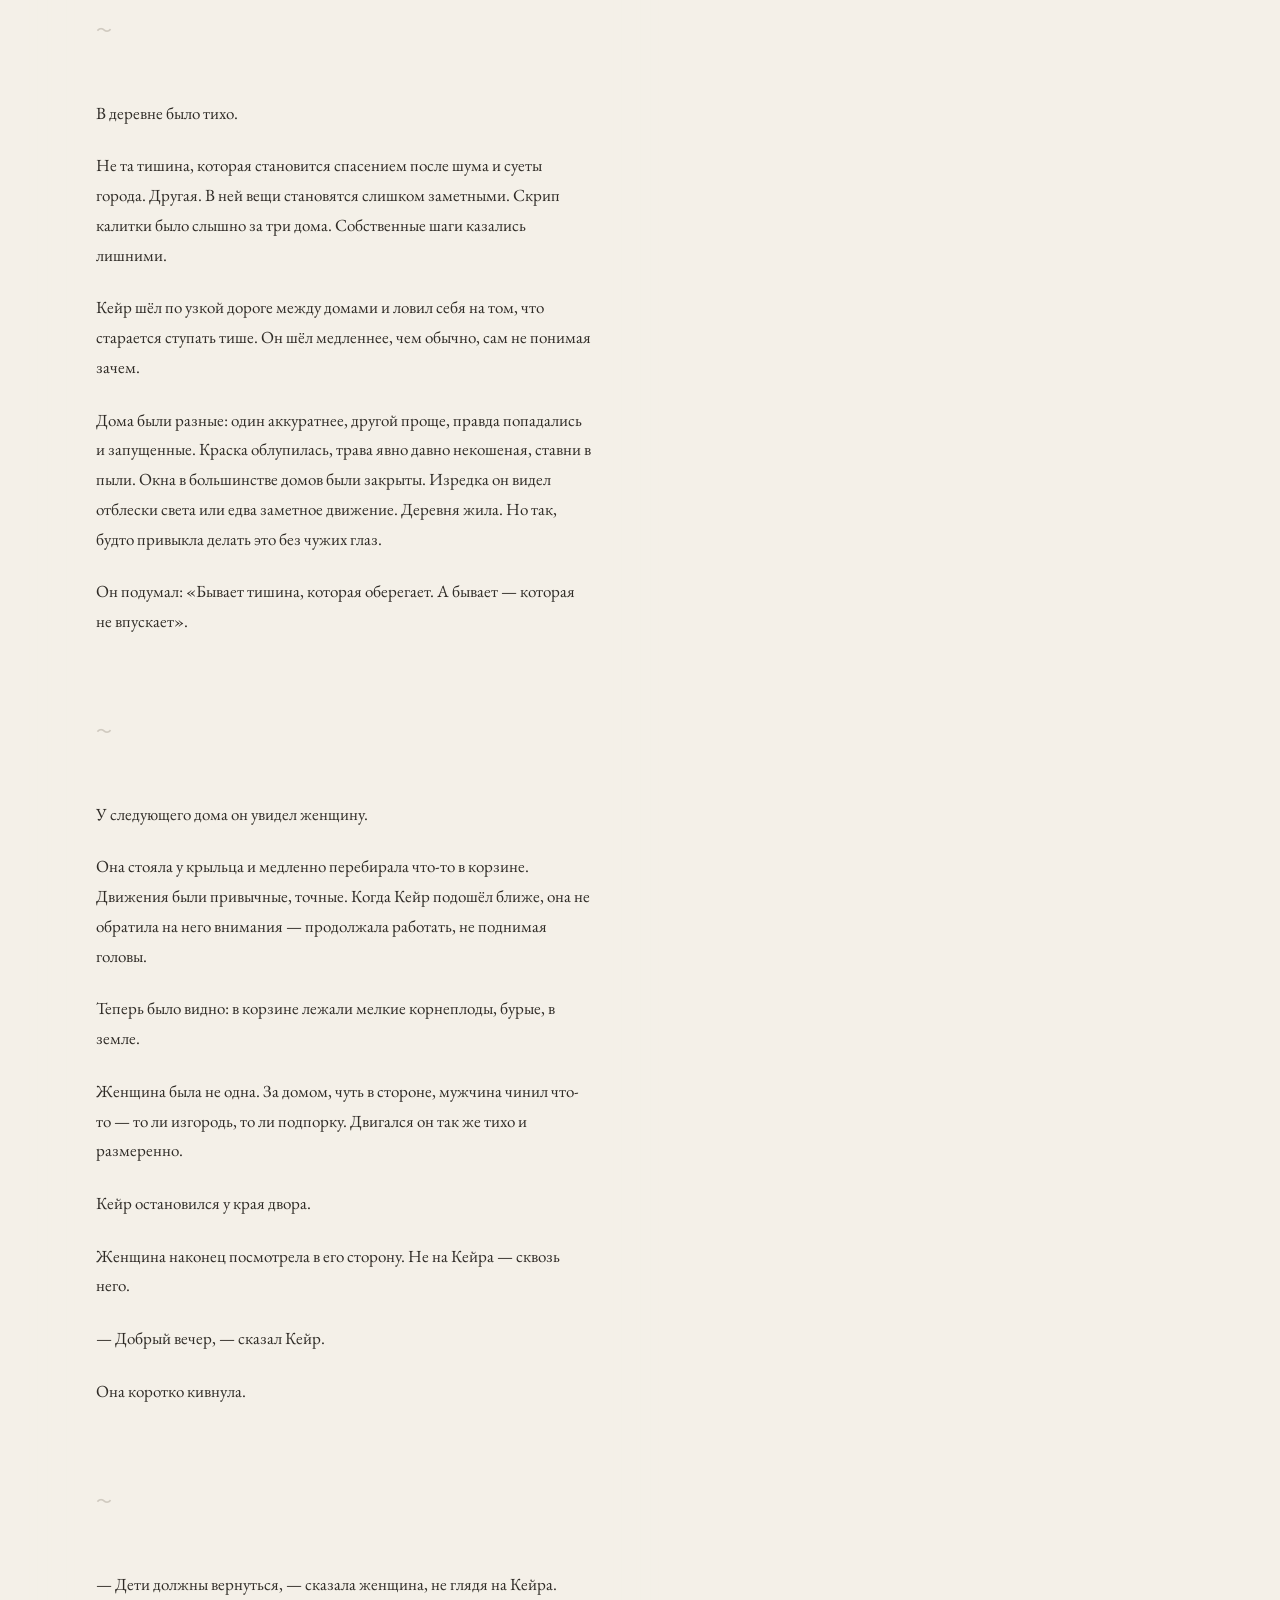
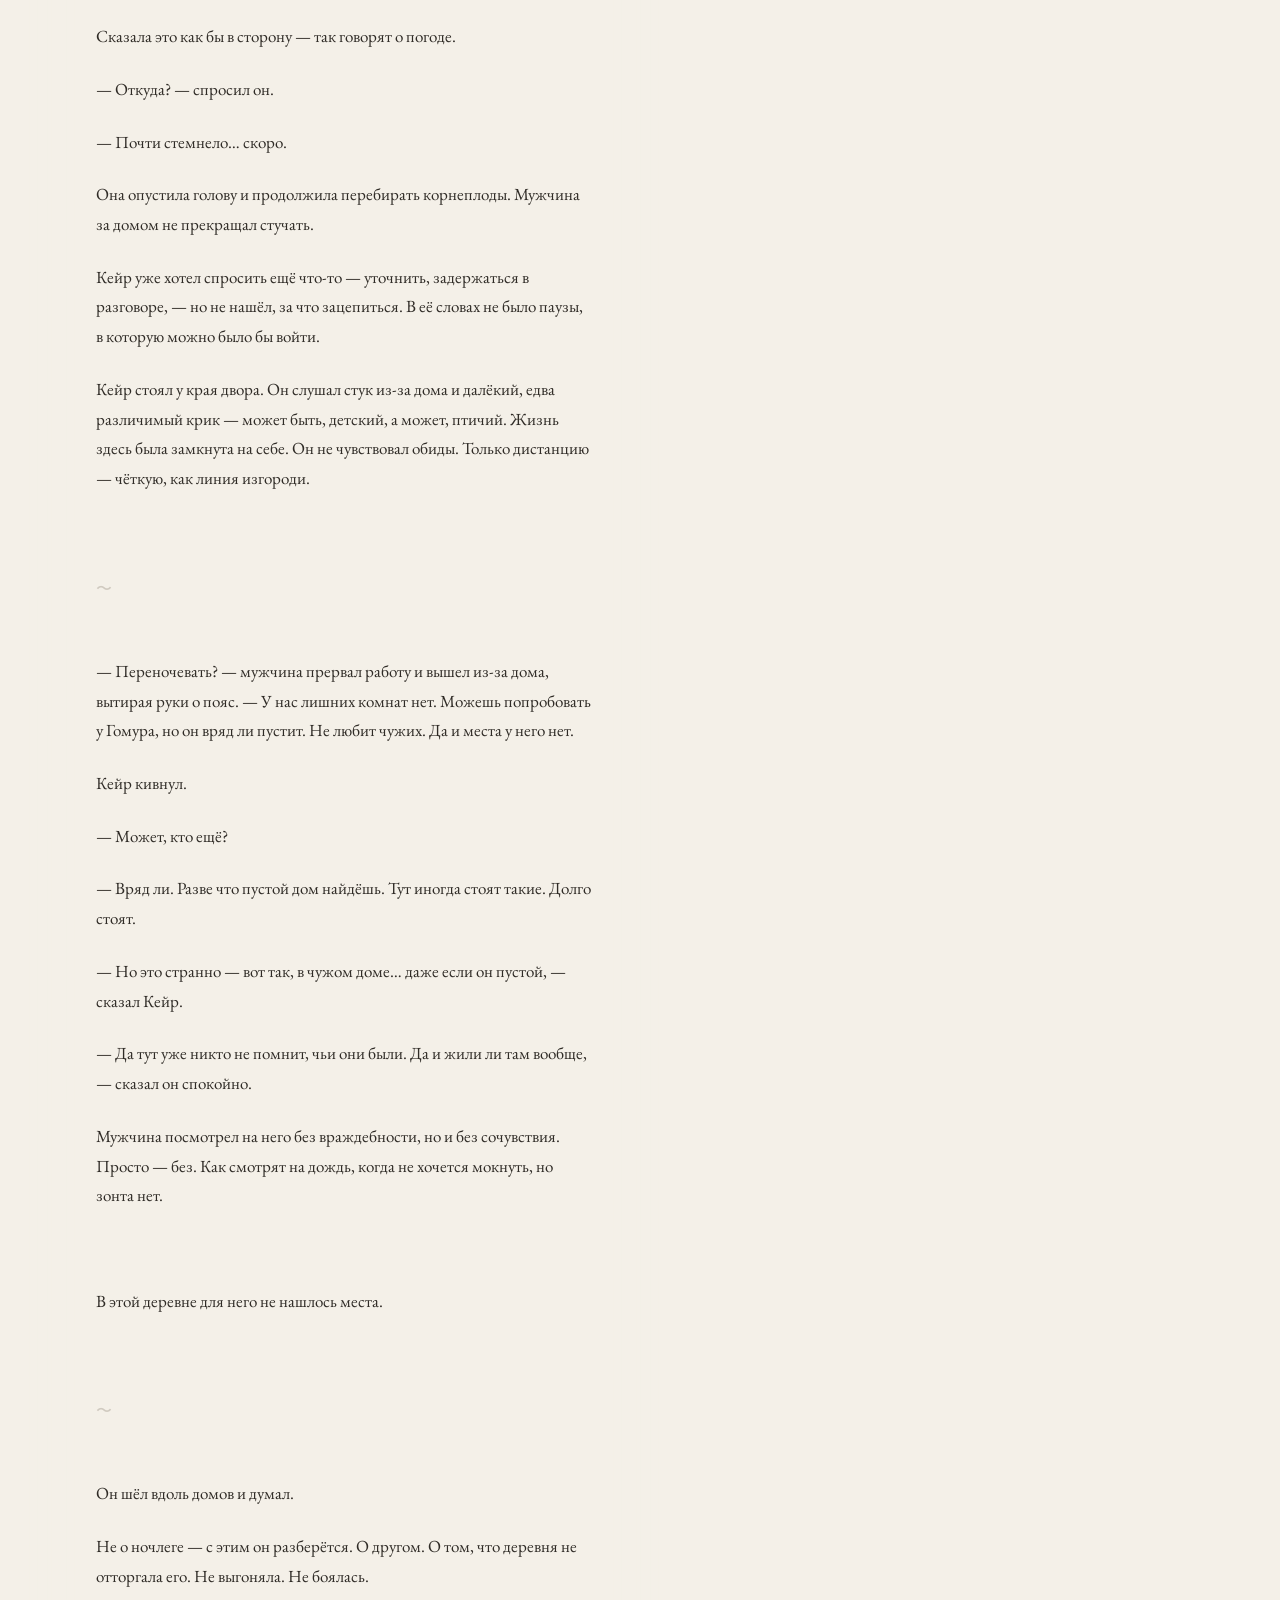
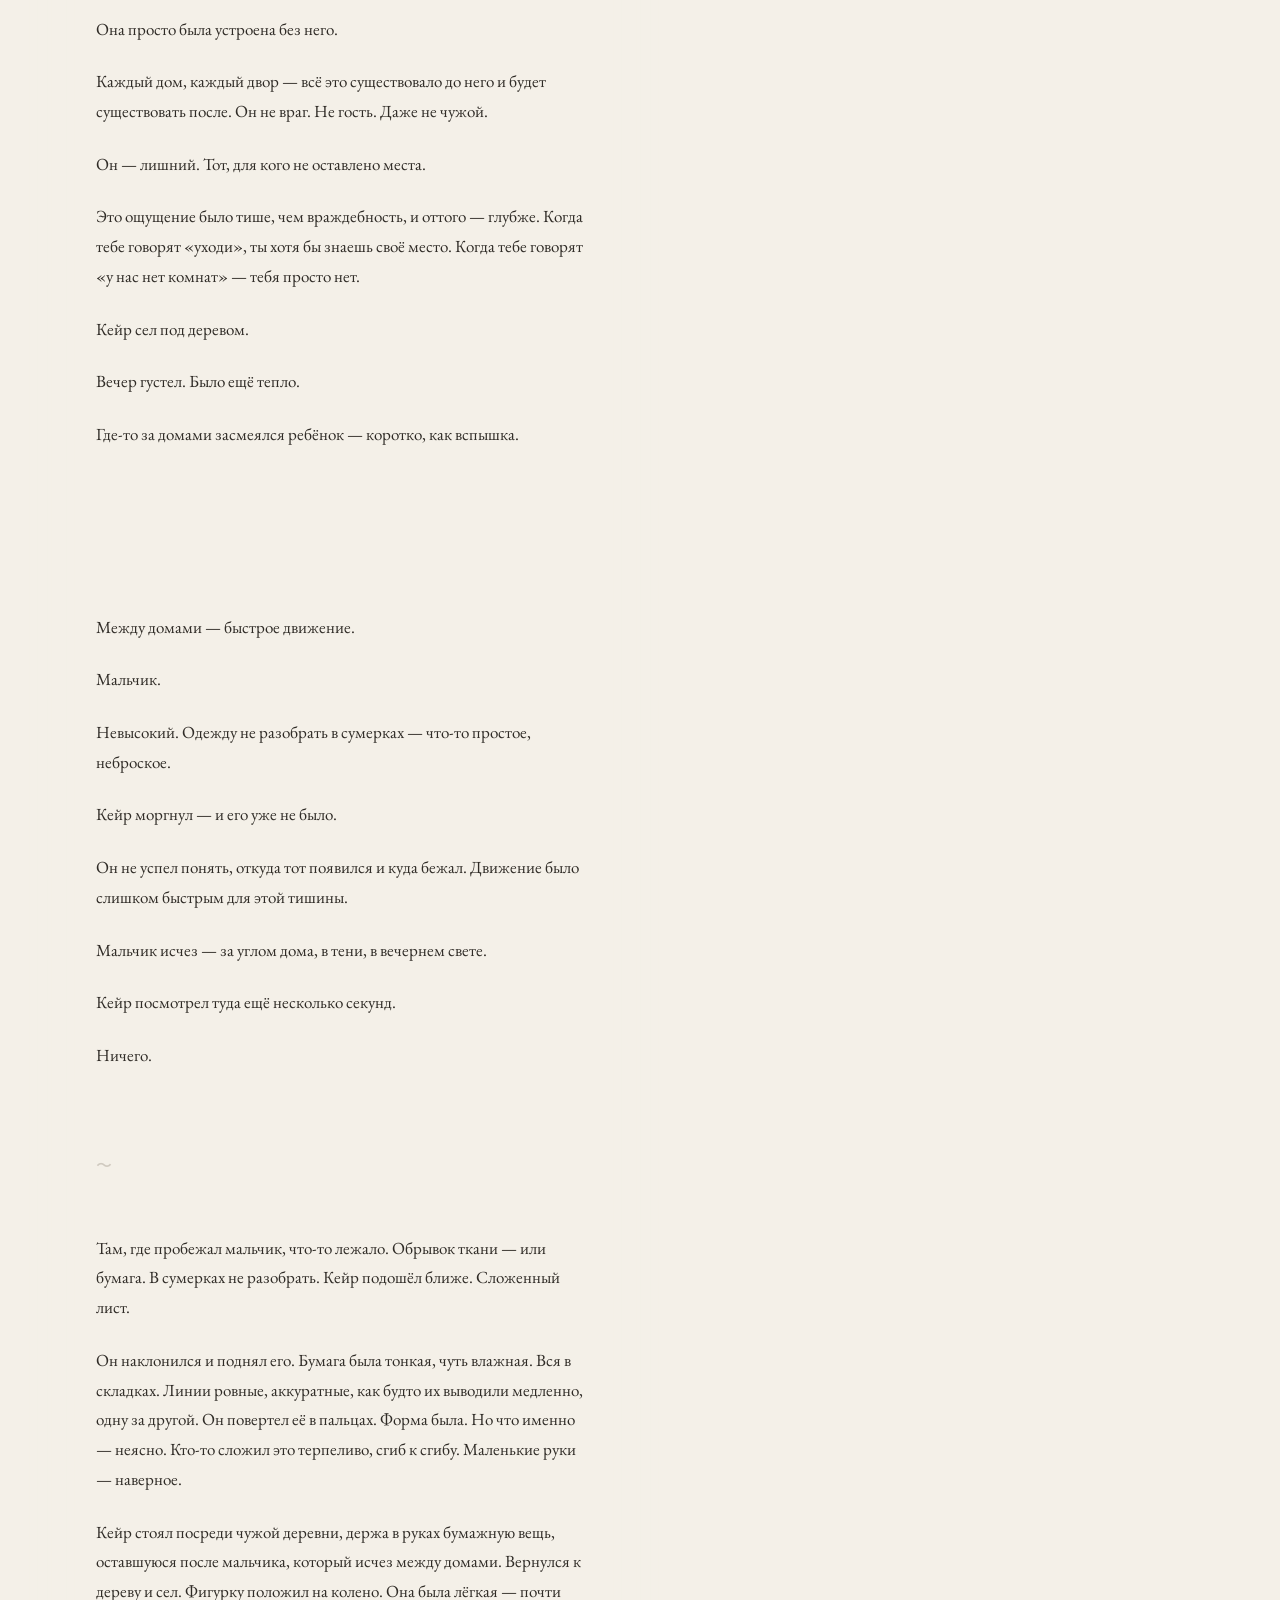
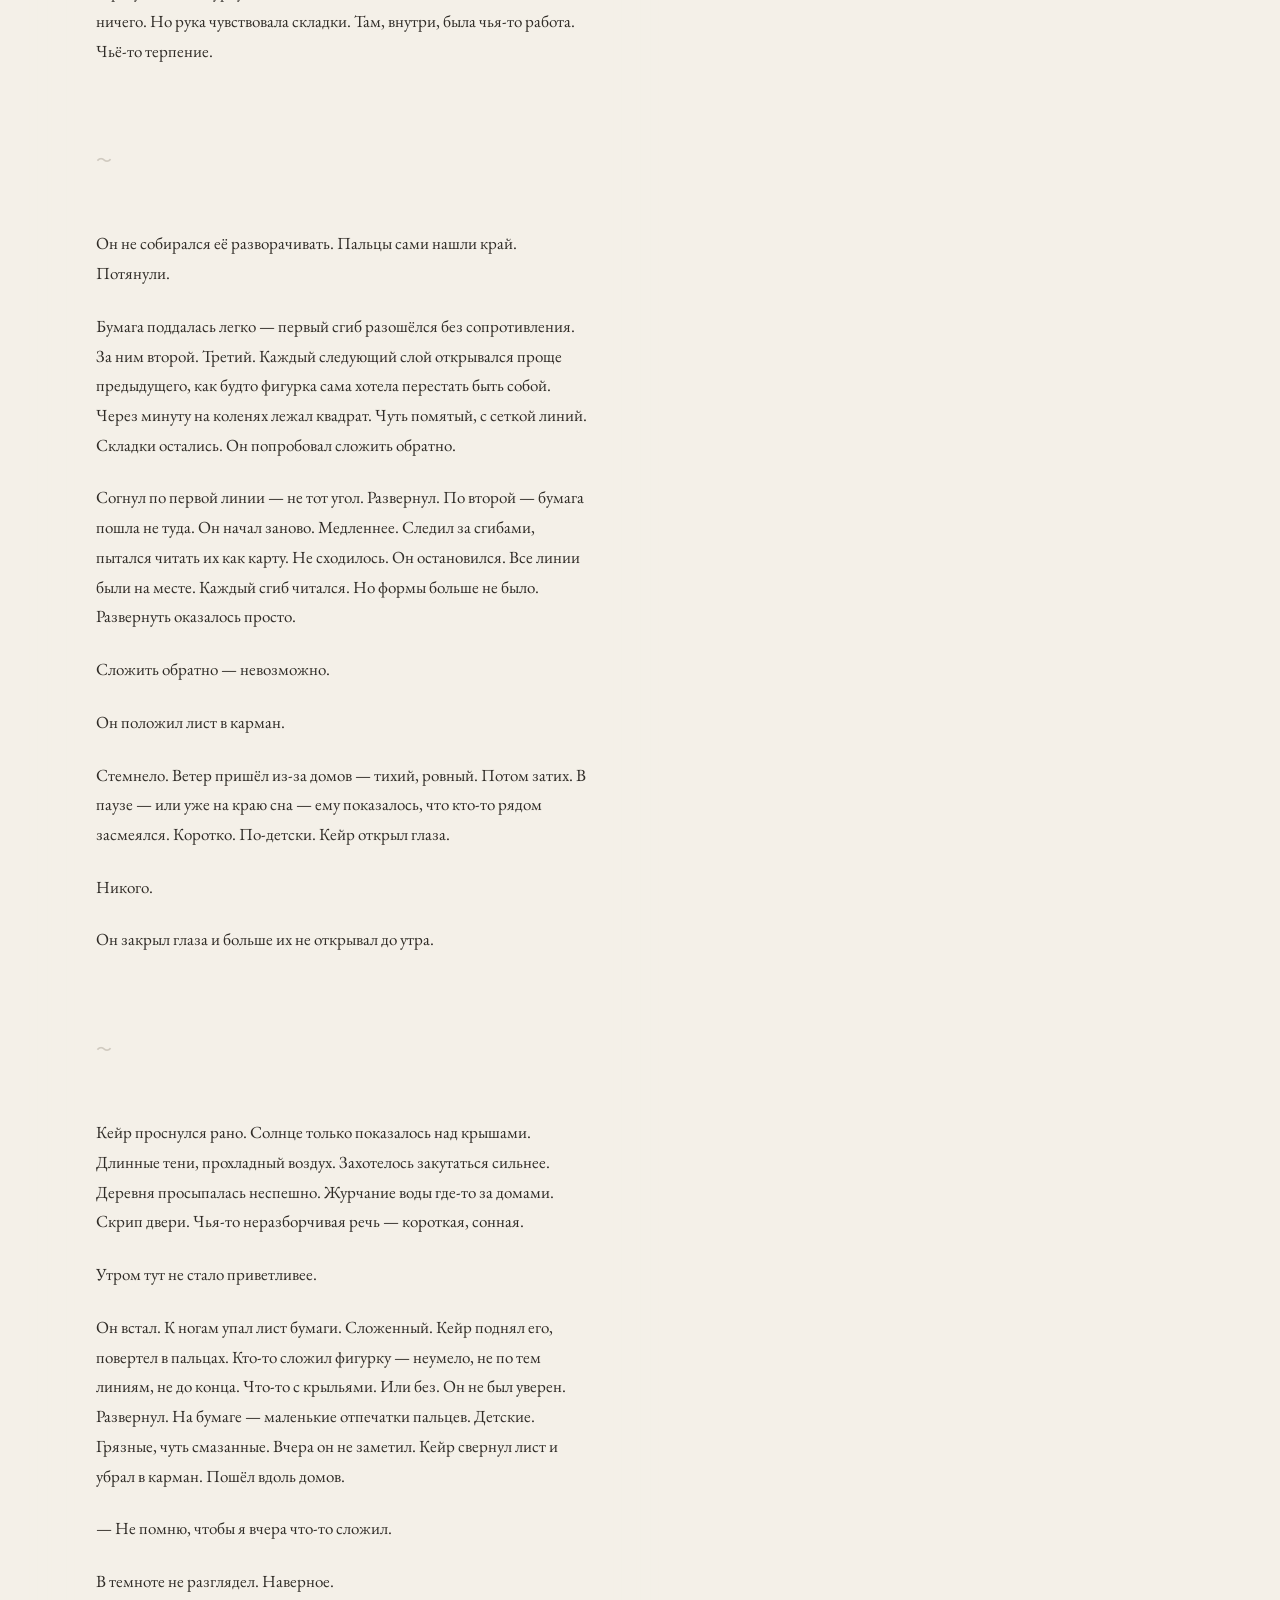
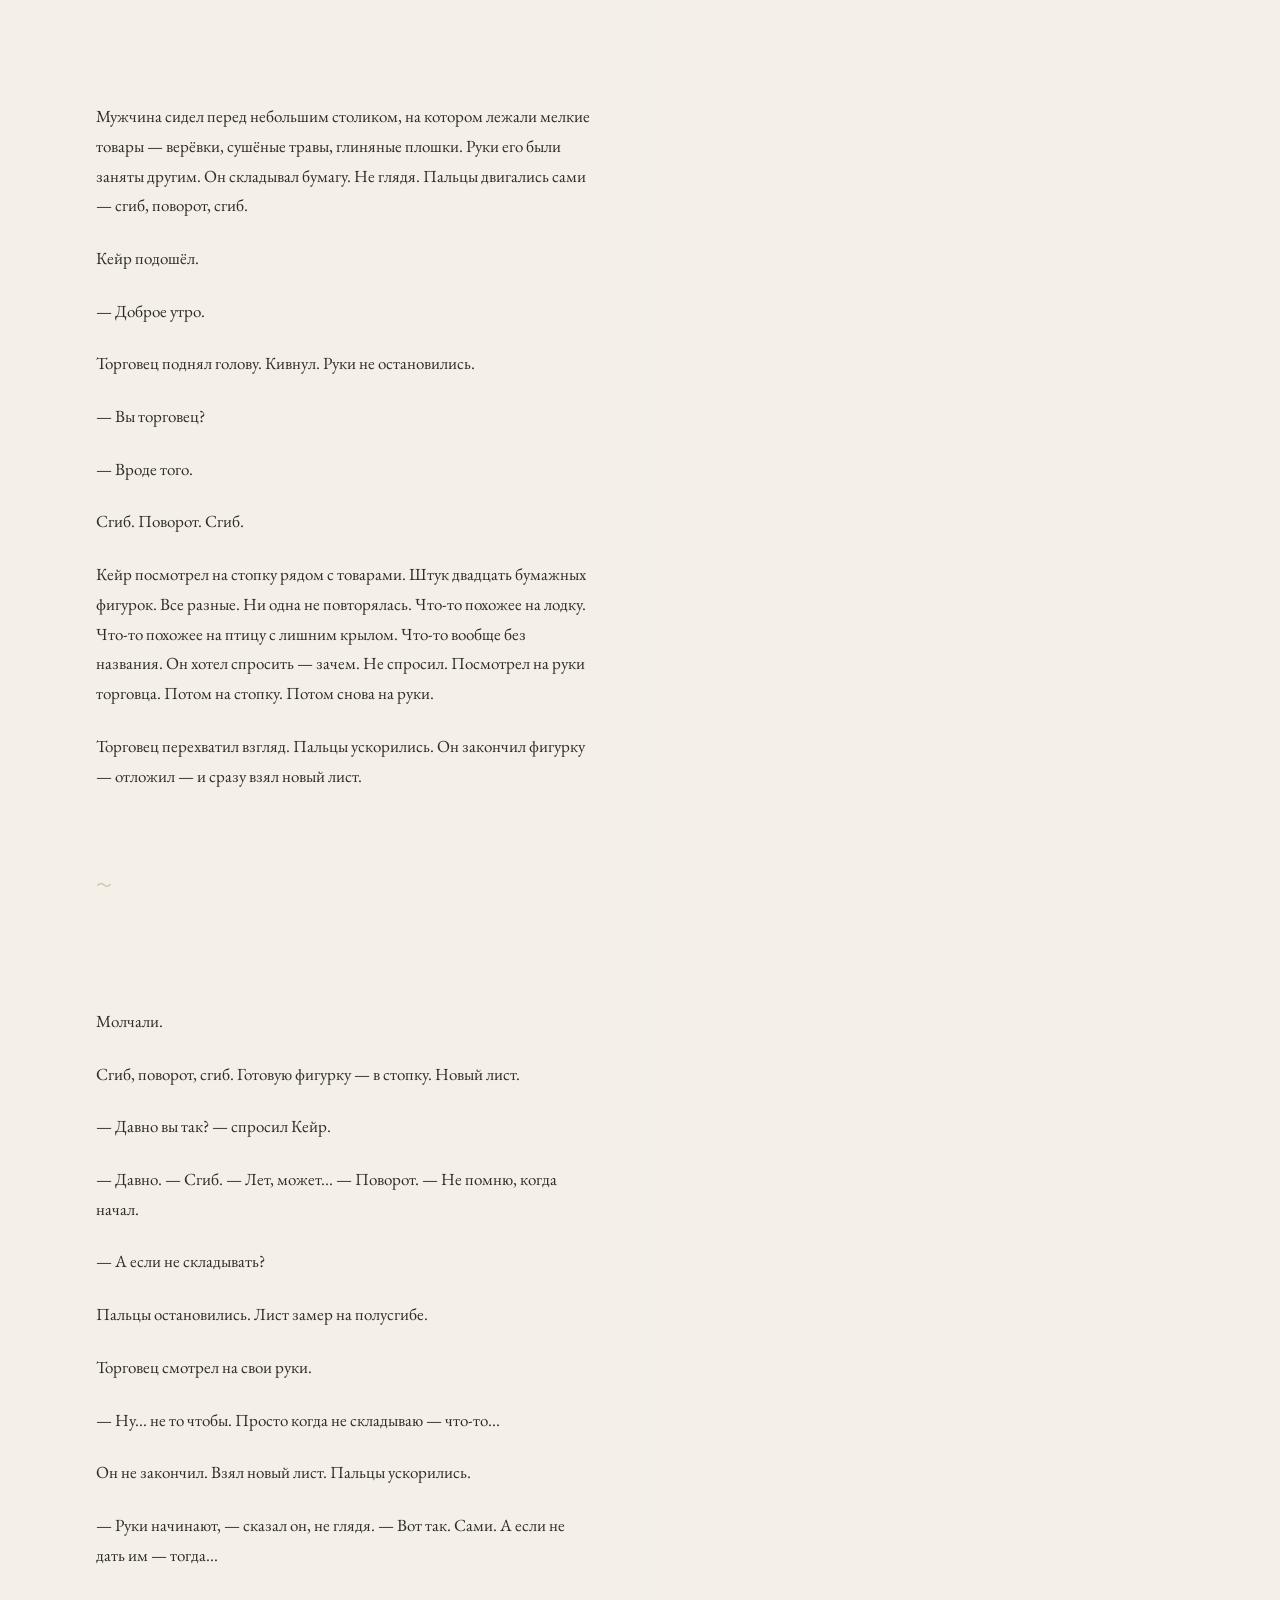
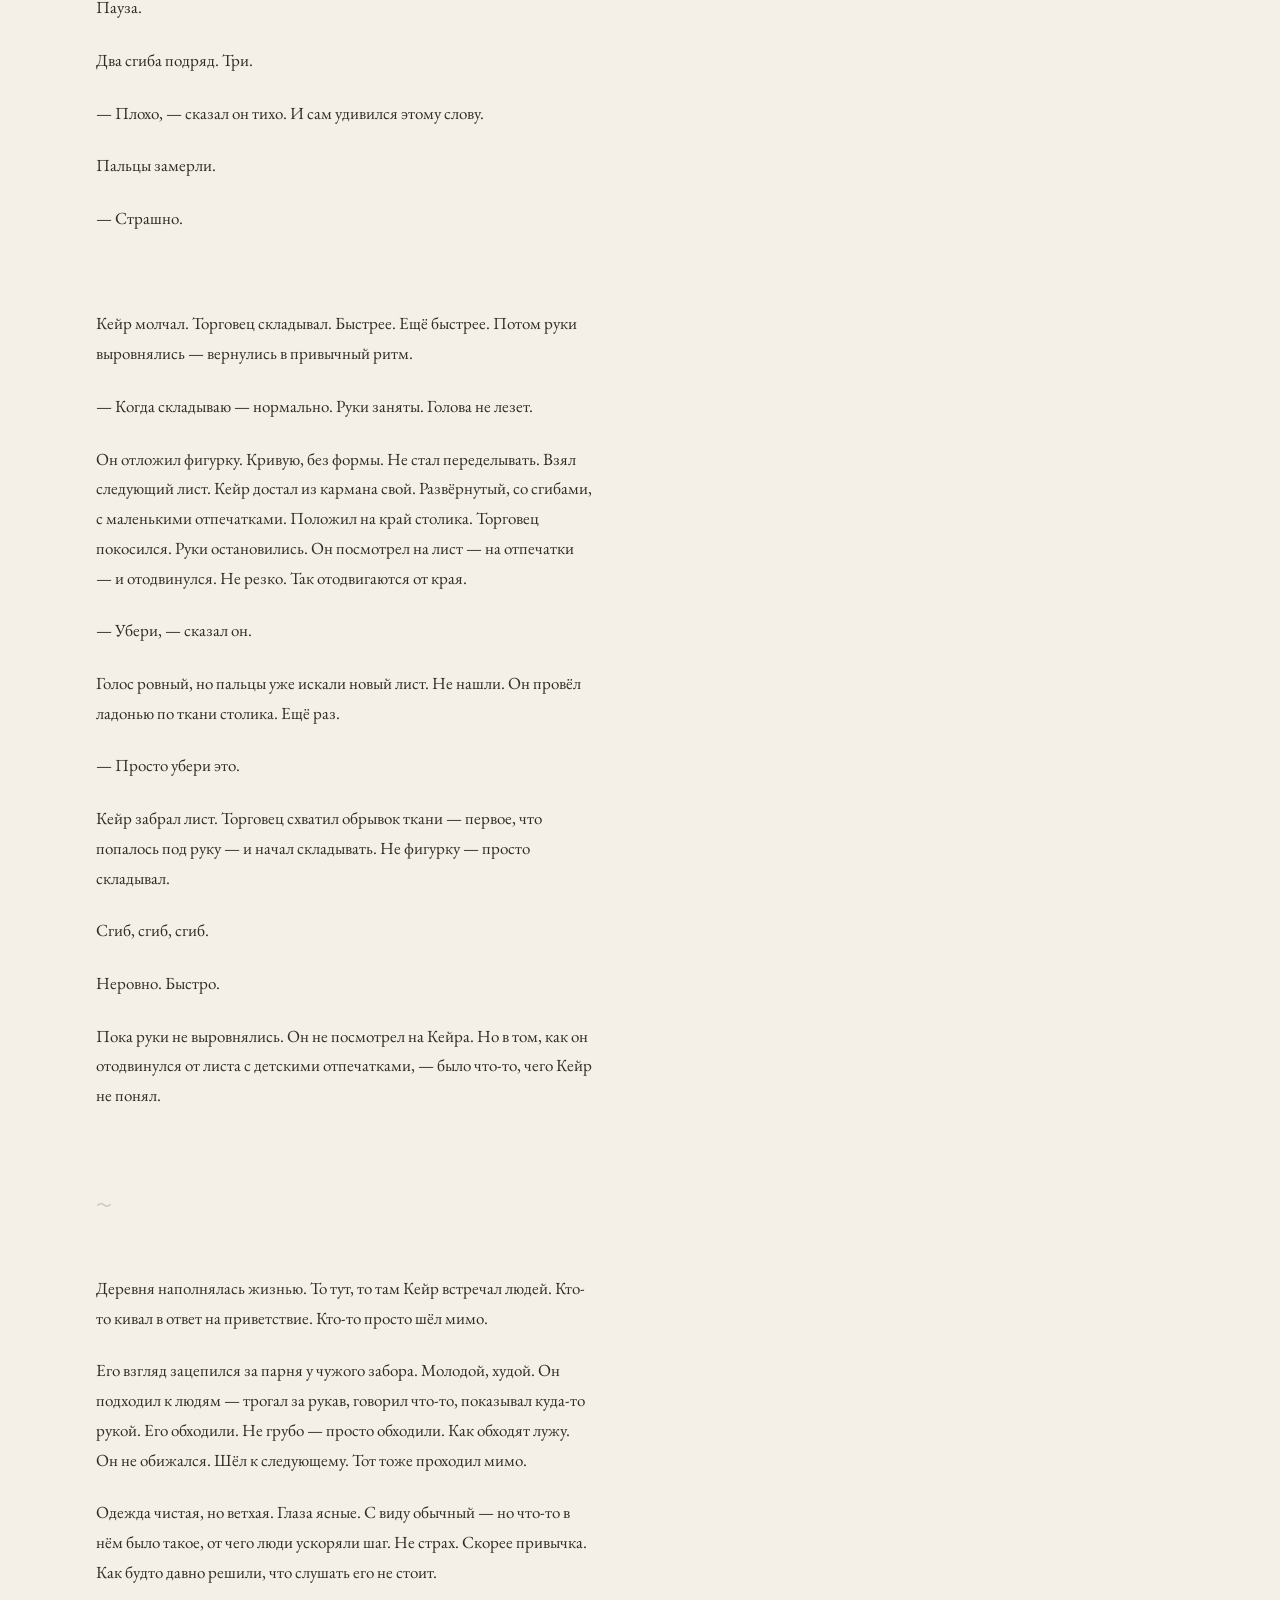
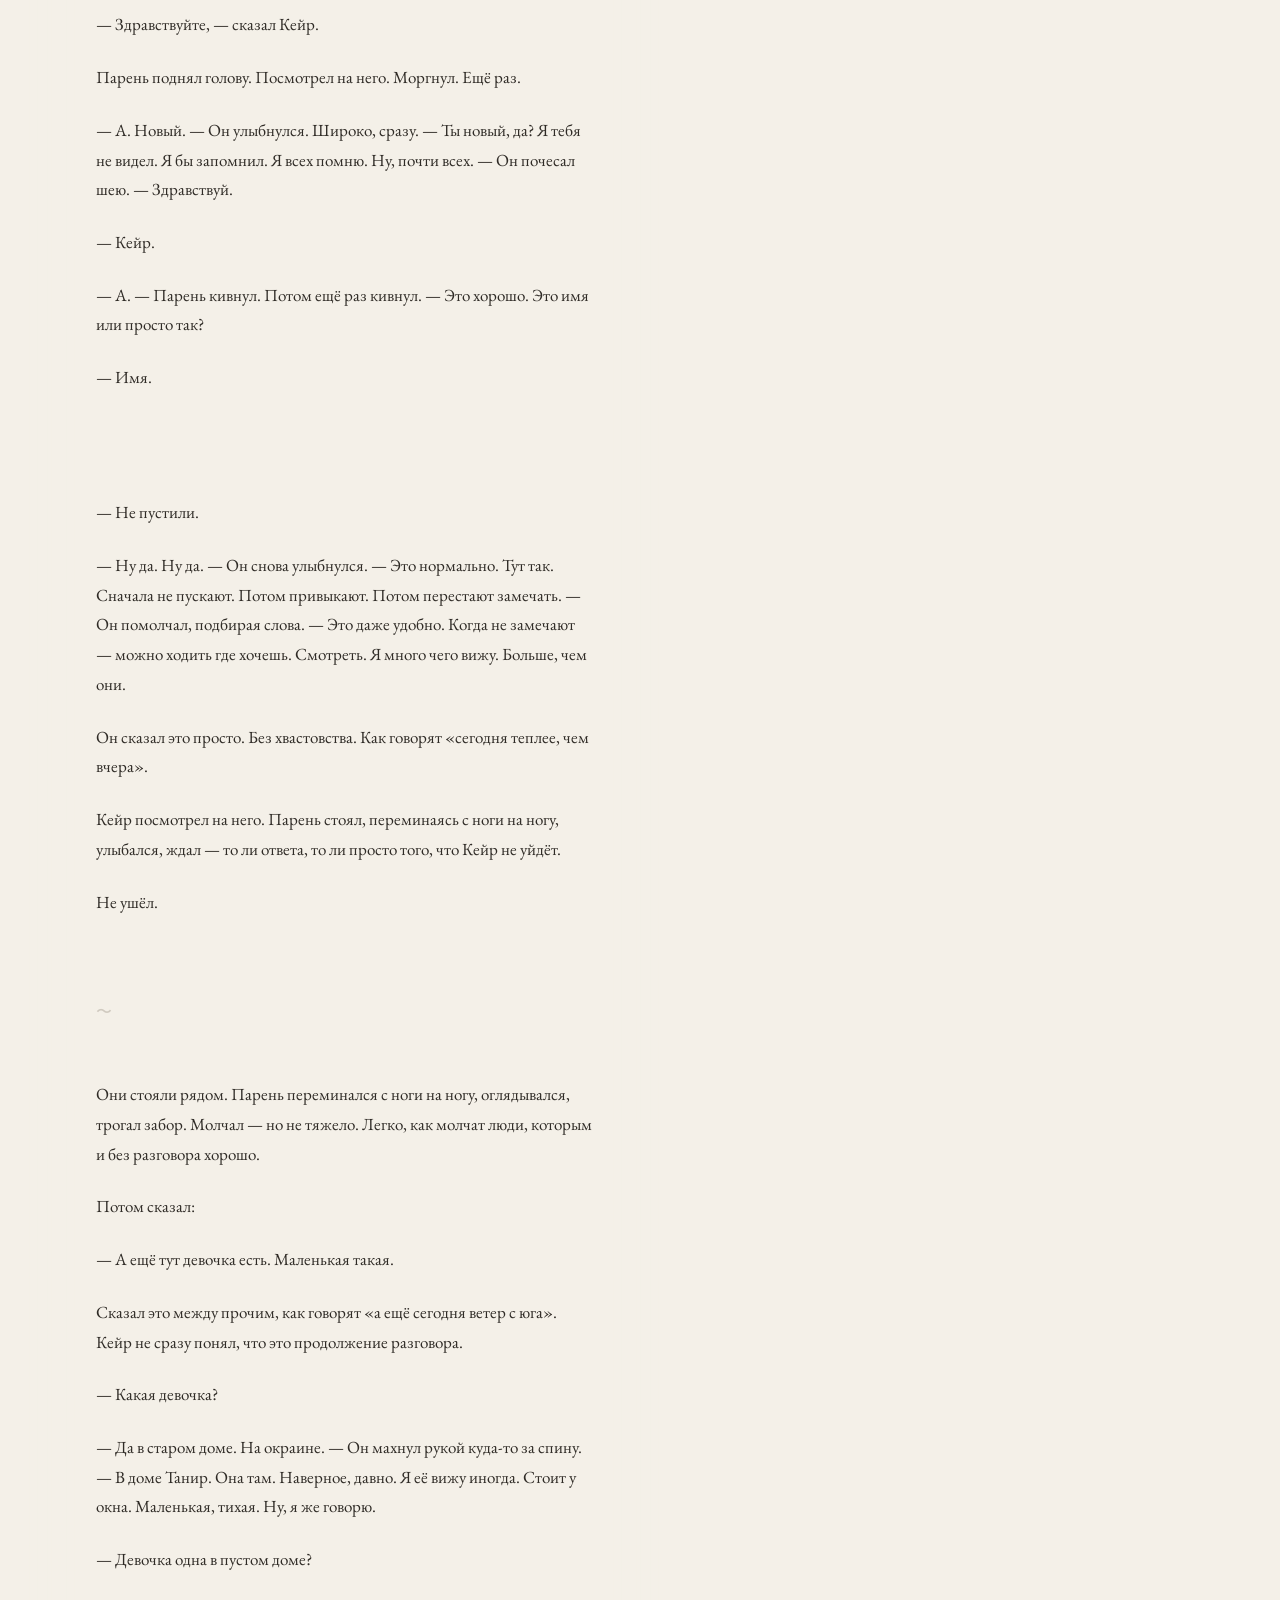
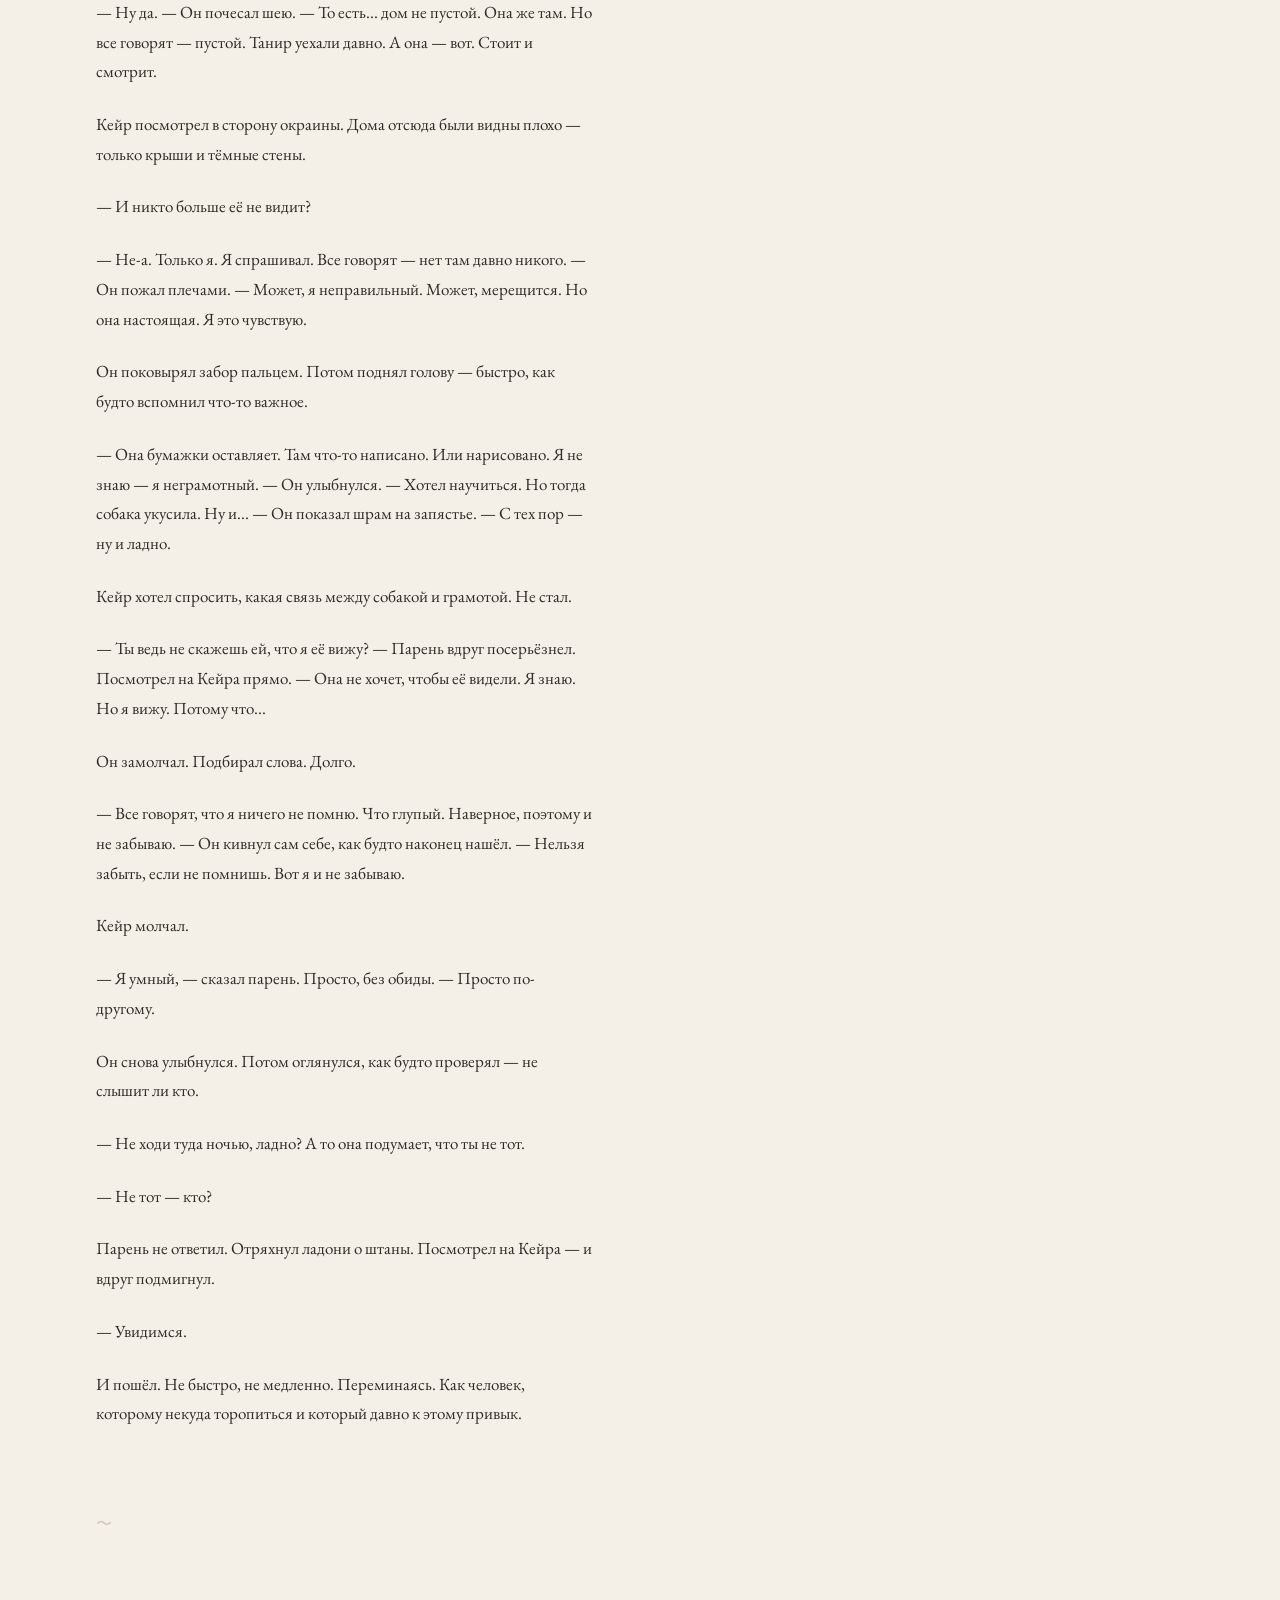
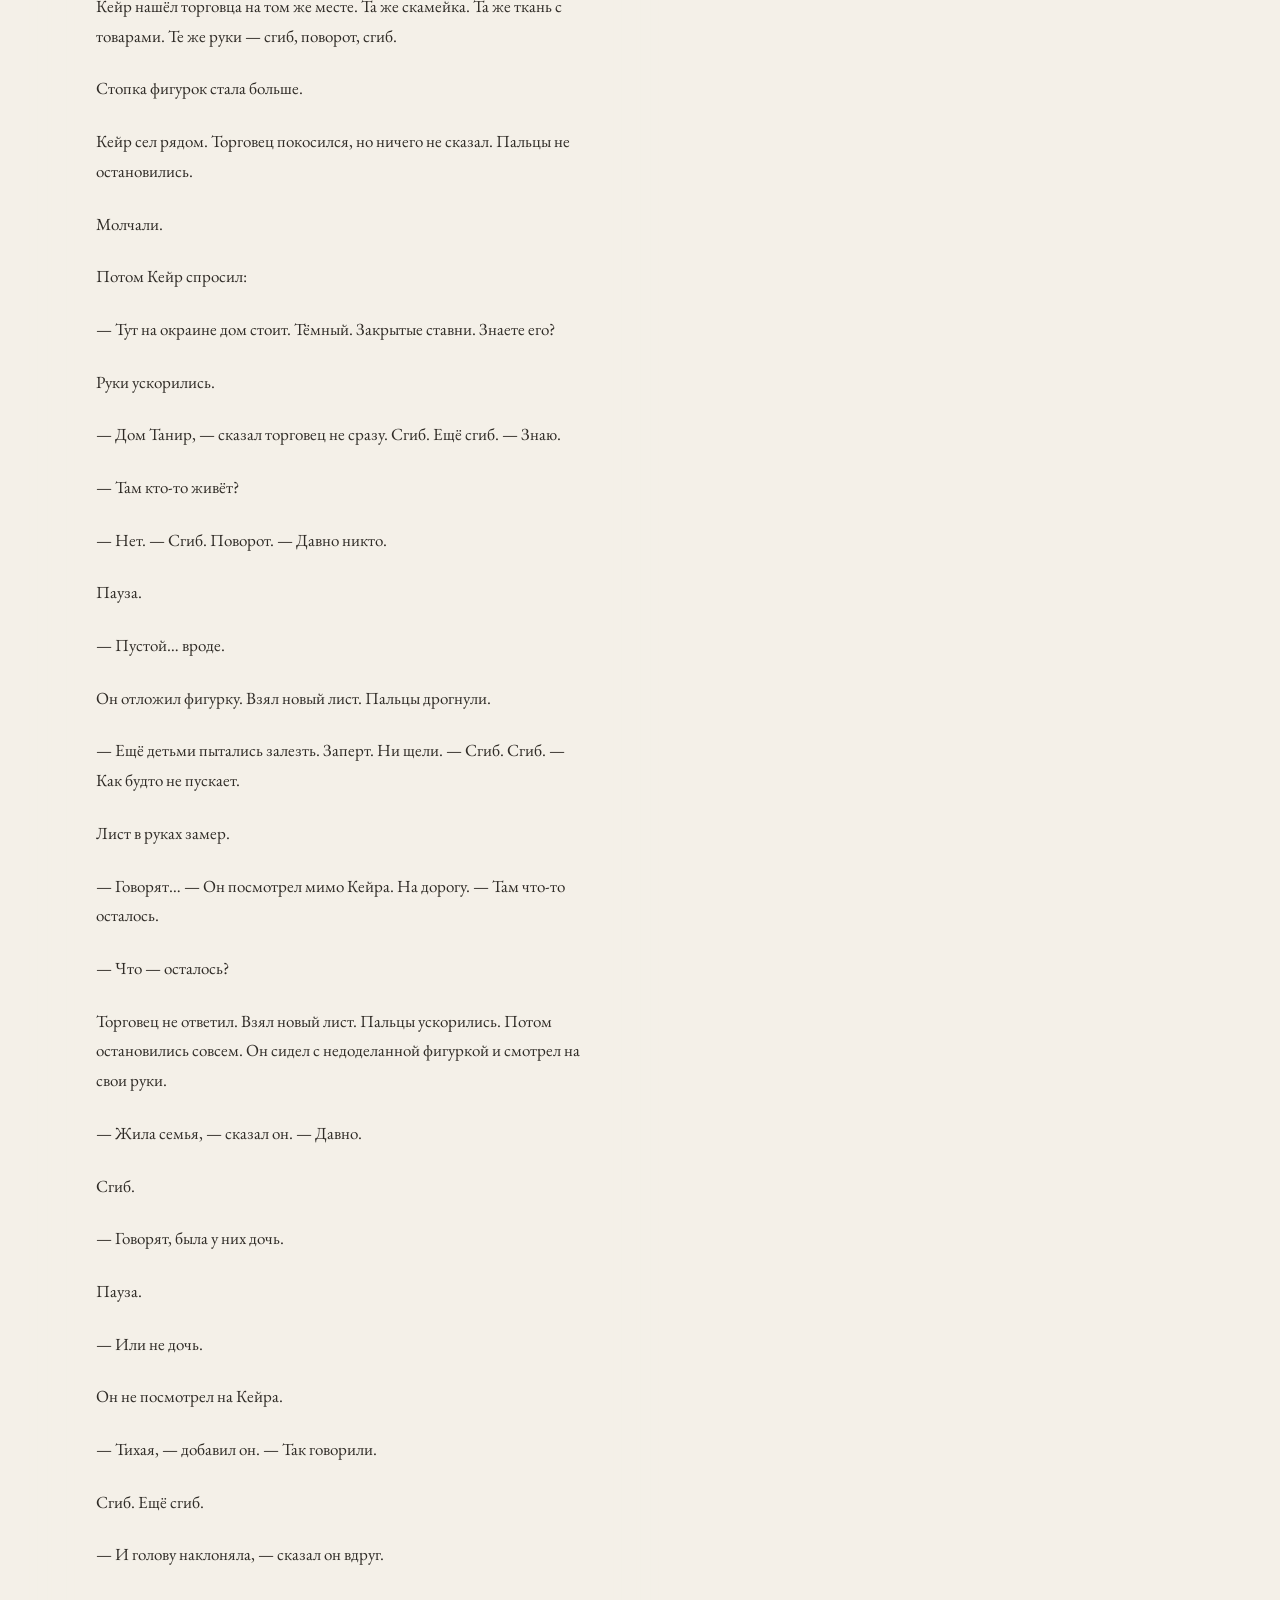
==== commit 7fcf92b4: "Add ambient charcoal touch trail Click/tap and non-touch wheel-scroll leave a grainy charcoal smear " ====
--- a/wwwroot/index.html
+++ b/wwwroot/index.html
@@ -4,6 +4,7 @@
 <meta charset="UTF-8">
 <meta name="viewport" content="width=device-width, initial-scale=1">
 <title>Тепло без имени — Акт I</title>
+<link rel="icon" href="favicon.svg" type="image/svg+xml">
 <link rel="preconnect" href="https://fonts.googleapis.com">
 <link rel="preconnect" href="https://fonts.gstatic.com" crossorigin>
 <link href="https://fonts.googleapis.com/css2?family=Cormorant:ital,wght@0,400;0,500;0,600;1,400;1,500&family=EB+Garamond:ital,wght@0,400;0,500;1,400&display=swap" rel="stylesheet">
@@ -21,7 +22,7 @@
   <section class="closing">
     <p class="closing__note">Конец первого акта. Дальше — тишина, пока не пишутся следующие.</p>
 
-    <div class="subscribe">
+    <div class="subscribe" hidden>
       <form class="subscribe__form" id="subscribe-form">
         <label class="subscribe__label" for="subscribe-email">Узнать, когда выйдет следующий акт</label>
         <input class="subscribe__input" id="subscribe-email" type="email" required placeholder="почта">
@@ -31,8 +32,7 @@
     </div>
 
     <p class="telegram">
-      <!-- TODO: replace with real Telegram channel URL -->
-      <span class="telegram-link" aria-disabled="true">Телеграм-канал автора</span>
+      <a class="telegram-link" href="https://t.me/cetoniadreams" target="_blank" rel="noopener noreferrer">Телеграм-канал автора</a>
     </p>
   </section>
 </main>
@@ -44,5 +44,6 @@
 <script src="js/acts-nav.js"></script>
 <script src="js/subscribe.js"></script>
 <script src="js/reader.js"></script>
+<script src="js/ambient.js"></script>
 </body>
 </html>
--- a/wwwroot/css/style.css
+++ b/wwwroot/css/style.css
@@ -62,12 +62,31 @@
   padding: clamp(3rem, 10vh, 7rem) clamp(3rem, 14vw, 9rem) clamp(4rem, 14vh, 9rem) clamp(1.25rem, 6vw, 3rem);
   display: flex;
   justify-content: flex-start;
+  align-items: flex-start;
 }
 
 .story__text {
   width: 100%;
   min-width: 0;
   max-width: var(--measure);
+  background: var(--color-paper);
+  box-shadow: 0 0 48px 24px var(--color-paper);
+}
+
+.ambient-canvas {
+  position: fixed;
+  inset: 0;
+  width: 100%;
+  height: 100%;
+  z-index: 5;
+  pointer-events: none;
+  mix-blend-mode: multiply;
+}
+
+@media (prefers-reduced-motion: reduce) {
+  .ambient-canvas {
+    display: none;
+  }
 }
 
 @media (min-width: 60em) {
@@ -184,6 +203,9 @@
   gap: 0.55em;
   align-items: center;
   z-index: 10;
+  background: var(--color-paper-dim);
+  border-radius: 999px;
+  padding: 0.3em;
 }
 
 .acts-nav__item {
@@ -317,11 +339,6 @@
   padding-bottom: 0.1em;
 }
 
-.telegram-link[aria-disabled="true"] {
-  cursor: default;
-  pointer-events: none;
-}
-
 @media (max-width: 40em) {
   .story {
     padding-top: 2.5rem;
